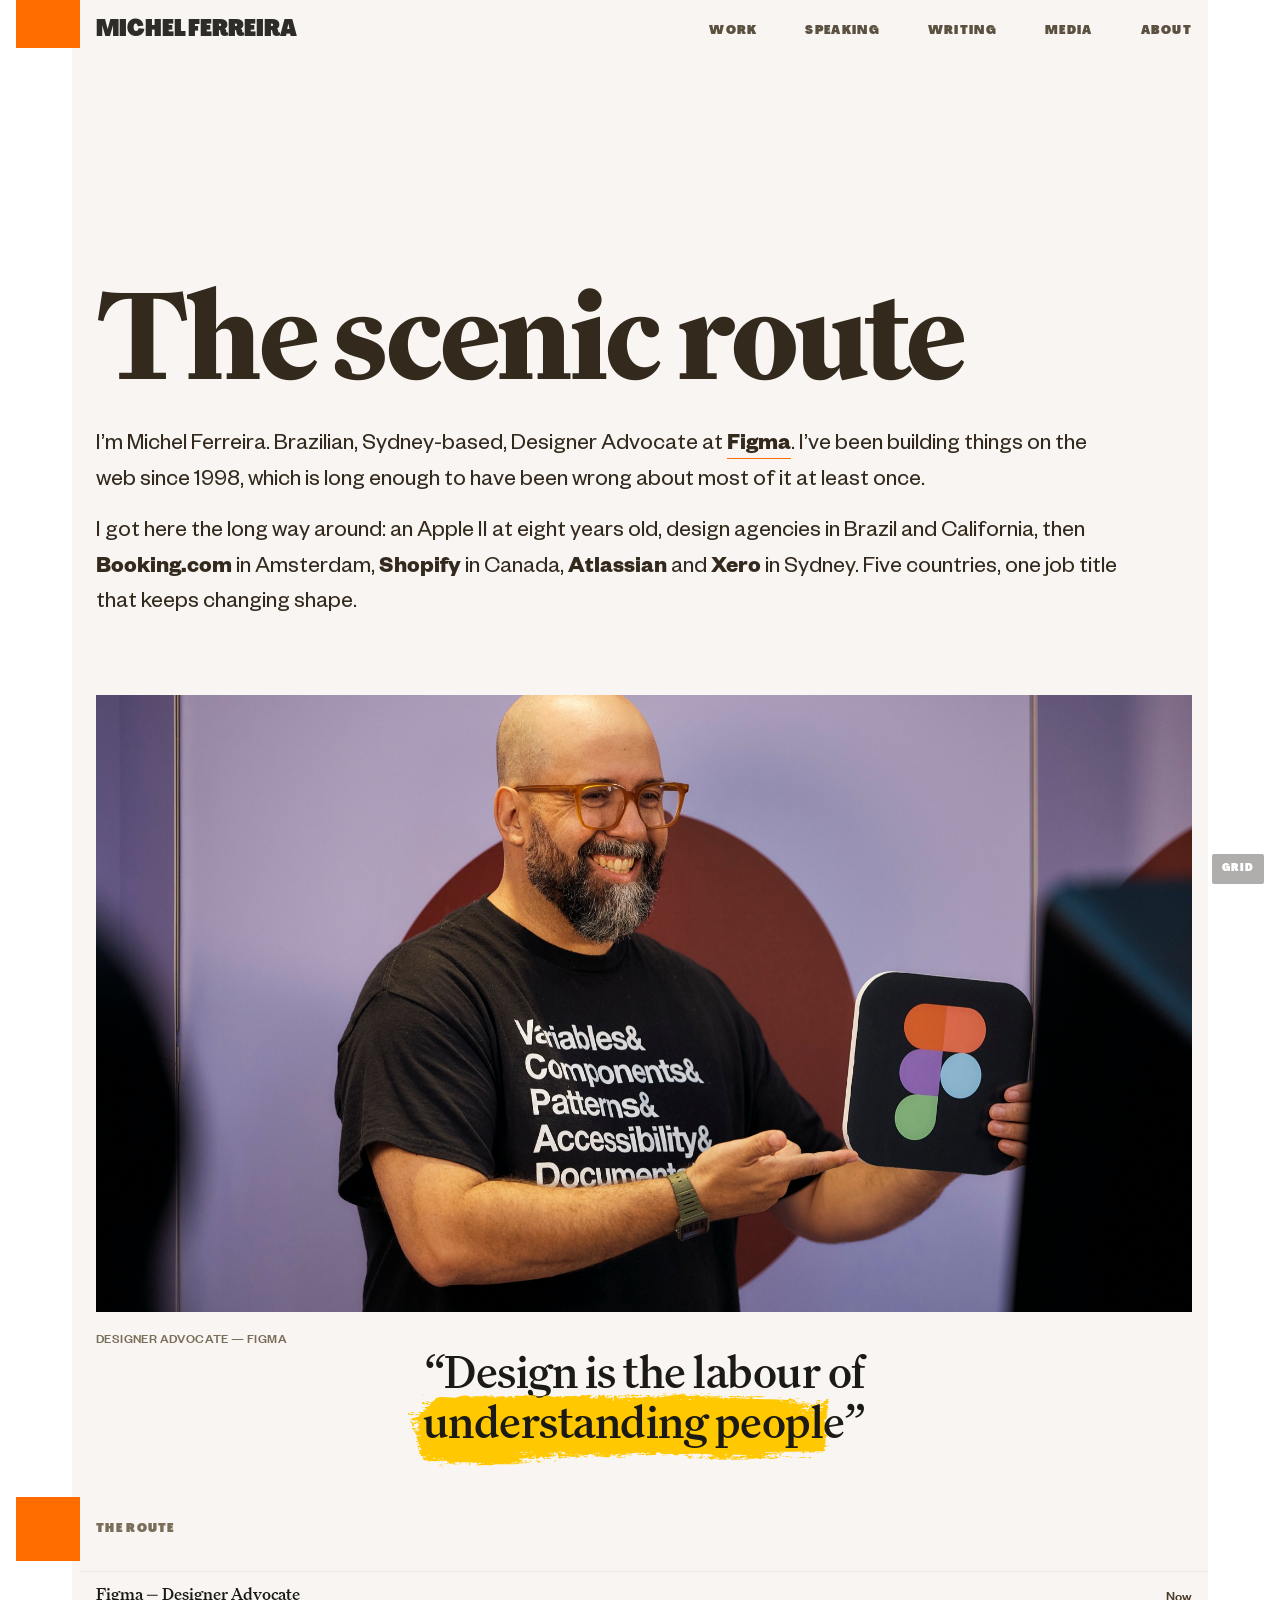
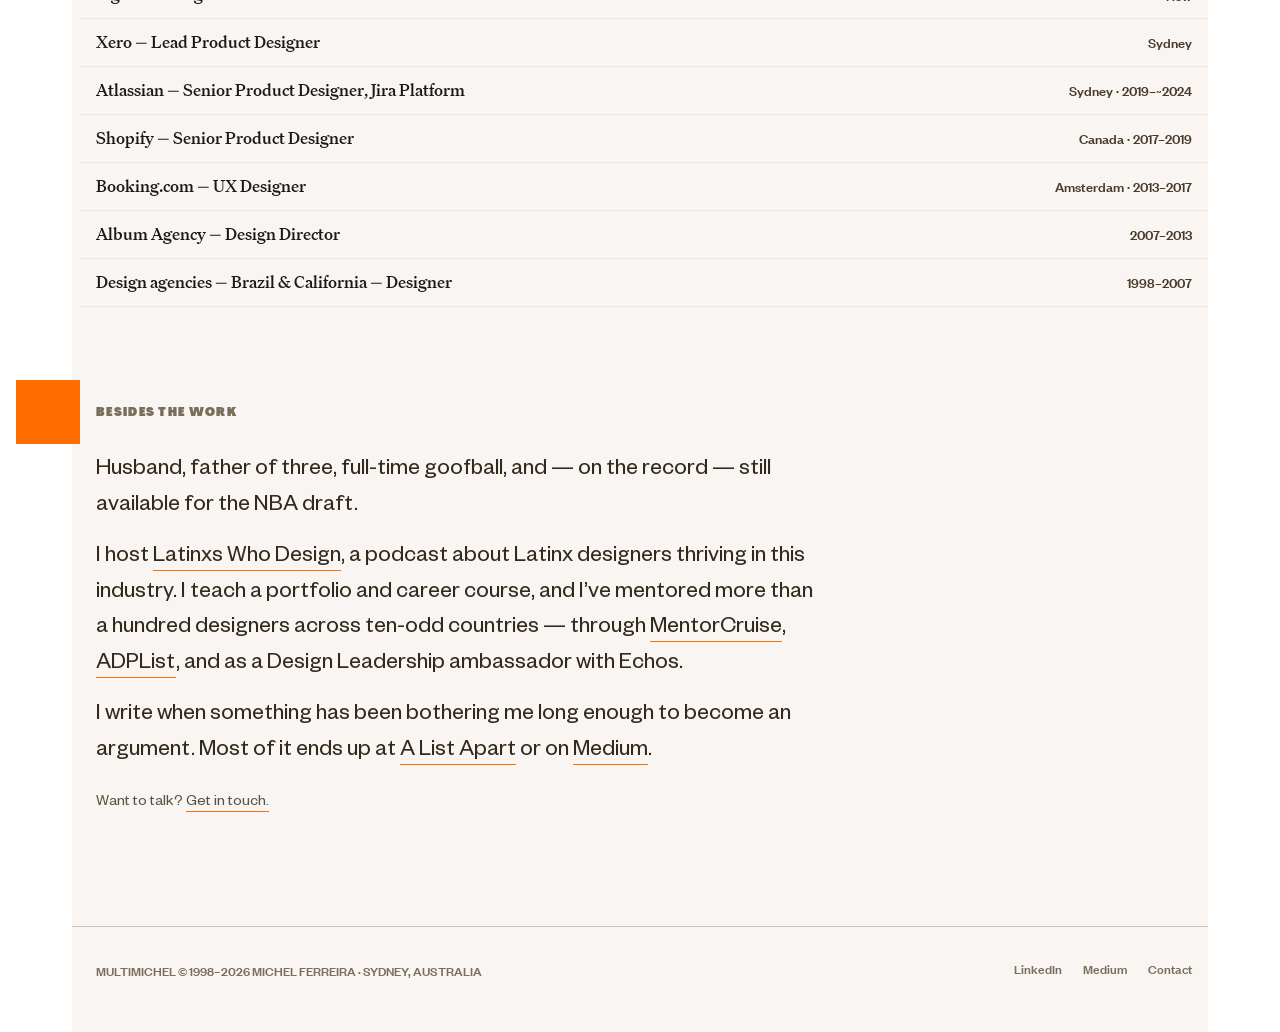
==== about.html @ 5dde2981 "MultiMichel site: token-driven rebuild of the Figma design Static site for multimichel.com — no buil" ====
<!DOCTYPE html>
<html lang="en">
<head>
<meta charset="utf-8">
<meta name="viewport" content="width=device-width, initial-scale=1">
<title>About — Michel Ferreira</title>
<meta name="description" content="Michel Ferreira — Designer Advocate at Figma. Brazil, Amsterdam, Canada, Sydney. Building things on the web since 1998.">
<meta property="og:title" content="About — Michel Ferreira">
<meta property="og:description" content="Designer Advocate at Figma. Brazil, Amsterdam, Canada, Sydney. Building things on the web since 1998.">
<link rel="stylesheet" href="tokens.css?v=18">
<link rel="stylesheet" href="multimichel.css?v=18">
<link rel="stylesheet" href="grid-overlay.css?v=18">
</head>
<body>

<header class="site">
  <a class="brand" href="index.html"><i></i>MICHEL FERREIRA</a>
  <nav class="main">
    <a href="index.html#work">WORK</a>
    <a href="index.html#speaking">SPEAKING</a>
    <a href="index.html#writing">WRITING</a>
    <a href="index.html#media">MEDIA</a>
    <a href="about.html">ABOUT</a>
  </nav>
</header>

<div class="wrap">

  <section class="hero">
    <h1 class="display">The scenic route</h1>
    <div class="lede">
      <p>I&rsquo;m Michel Ferreira. Brazilian, Sydney-based, Designer Advocate at <b><a href="https://www.figma.com" target="_blank" rel="noopener">Figma</a></b>. I&rsquo;ve been building things on the web since 1998, which is long enough to have been wrong about most of it at least once.</p>
      <p>I got here the long way around: an Apple II at eight years old, design agencies in Brazil and California, then <b>Booking.com</b> in Amsterdam, <b>Shopify</b> in Canada, <b>Atlassian</b> and <b>Xero</b> in Sydney. Five countries, one job title that keeps changing shape.</p>
    </div>
  </section>

  <figure class="full">
    <img src="img/about-portrait.jpg" alt="Michel Ferreira laughing while holding a Figma logo cutout, wearing a t-shirt reading Variables &amp; Components &amp; Patterns &amp; Accessibility &amp; Documentation" style="object-position:center 30%">
    <figcaption>Designer Advocate — Figma</figcaption>
  </figure>

  <p class="quote">&ldquo;Design is the labour of <span class="hl"><img class="hl-mark" src="img/highlight.svg" alt="" aria-hidden="true">understanding people</span>&rdquo;</p>

  <section id="route">
    <div class="sechead"><i class="tab"></i><h2>The route</h2></div>
    <div class="rowlist" id="route-list"></div>
  </section>

  <section id="besides">
    <div class="sechead"><i class="tab"></i><h2>Besides the work</h2></div>
    <div class="prose">
      <p>Husband, father of three, full-time goofball, and — on the record — still available for the NBA draft.</p>
      <p>I host <a href="https://open.spotify.com/show/0J3JdhM454AvedlYlXqeRZ" target="_blank" rel="noopener">Latinxs Who Design</a>, a podcast about Latinx designers thriving in this industry. I teach a portfolio and career course, and I&rsquo;ve mentored more than a hundred designers across ten-odd countries — through <a href="https://mentorcruise.com/mentor/michelferreira/" target="_blank" rel="noopener">MentorCruise</a>, <a href="https://adplist.org/mentors/michel-ferreira" target="_blank" rel="noopener">ADPList</a>, and as a Design Leadership ambassador with Echos.</p>
      <p>I write when something has been bothering me long enough to become an argument. Most of it ends up at <a href="https://alistapart.com/article/design-dialects-breaking-the-rules-not-the-system/" target="_blank" rel="noopener">A List Apart</a> or on <a href="https://multimichel.medium.com/" target="_blank" rel="noopener">Medium</a>.</p>
      <p class="aside-note">Want to talk? <a href="contact.html" class="aside-note-link">Get in touch.</a></p>
    </div>
  </section>

</div>

<footer class="site">
  <p class="fineprint">MULTIMICHEL © 1998–2026 MICHEL FERREIRA · SYDNEY, AUSTRALIA</p>
  <p class="social">
    <a class="fineprint" href="https://www.linkedin.com/in/michelpferreira/" target="_blank" rel="noopener">LinkedIn</a>
    <a class="fineprint" href="https://multimichel.medium.com/" target="_blank" rel="noopener">Medium</a>
    <a class="fineprint" href="contact.html">Contact</a>
  </p>
</footer>

<script src="content.js?v=18"></script>
<script src="grid-overlay.js?v=18" defer></script>
<script>
(function(){
  function esc(s){return (s||"").replace(/&/g,"&amp;").replace(/</g,"&lt;")}
  // The route reads straight off the same content graph the homepage uses —
  // role on the left, where and when on the right. No provenance, no notes.
  var list = MM.experience.map(function(e){
    // Dates are patchy in the graph on purpose — render what's known, never
    // a dangling en-dash or a bare "present".
    var when;
    if (e.end === "present") when = e.start ? e.start + " – now" : "Now";
    else if (e.start && e.end)  when = e.start + "–" + e.end;
    else                        when = e.start || e.end || "";
    var meta = [e.city, when].filter(Boolean).join(" · ");
    return '<div class="row"><span class="t">'+esc(e.company)+' — '+esc(e.role)+'</span><span class="m">'+esc(meta)+'</span></div>';
  }).join("");
  document.getElementById("route-list").innerHTML = list;
})();
</script>
</body>
</html>
---- tokens.css ----
/* ============================================================
   MultiMichel — Design Tokens
   Source of truth: Figma node 1:1988 (Michel.com)
   Every visual value in the codebase must reference these.
   No hardcoded colors, sizes, fonts, or spacing anywhere else.
   ============================================================ */

/* Licensed originals, registered under the single family names the
   --font-* tokens below point to. Each weight is a separate static
   file, so weight is what selects between them — never rename a
   family per-weight (that's what broke the "Agrandir Tight Black" /
   "Family Heavy" / "Family Medium" split before this token file). */
@font-face{font-family:"Agrandir";src:url("fonts/Agrandir-TightBlack.ttf") format("truetype");font-weight:900;font-display:swap}
@font-face{font-family:"Family";src:url("fonts/family-heavy.ttf") format("truetype");font-weight:800;font-display:swap}
@font-face{font-family:"Family";src:url("fonts/family-medium.ttf") format("truetype");font-weight:500;font-display:swap}
@font-face{font-family:"Founders Grotesk";src:url("fonts/FoundersGrotesk-Regular.ttf") format("truetype");font-weight:400;font-display:swap}
@font-face{font-family:"Founders Grotesk";src:url("fonts/FoundersGrotesk-Medium.ttf") format("truetype");font-weight:500;font-display:swap}
@font-face{font-family:"Founders Grotesk";src:url("fonts/FoundersGrotesk-Bold.ttf") format("truetype");font-weight:700;font-display:swap}

:root {

  /* ---------- FONTS ----------
     DECISION PENDING: licensed originals vs free stack.
     Swap by changing these three lines only. Nothing else
     in the codebase may name a font family directly.

     Licensed originals:      Free replacements (Google Fonts):
     --font-serif:  "Family"            → "Fraunces"
     --font-grotesk: "Founders Grotesk" → "Hanken Grotesk"
     --font-label:  "Agrandir"          → "Bricolage Grotesque"
  */
  --font-serif: "Family", "Fraunces", Georgia, serif;
  --font-grotesk: "Founders Grotesk", "Hanken Grotesk", system-ui, sans-serif;
  --font-label: "Agrandir", "Bricolage Grotesque", system-ui, sans-serif;

  /* ---------- COLOR ---------- */
  --paper: #F8F5F2;        /* page background — never pure white */
  --slate: #33291D;        /* primary dark: hero, intro body */
  --oak: #4A3A2A;          /* row metadata */
  --dim: #5C5141;          /* navigation */
  --ink: #1A1916;          /* row titles */
  --ink-quote: #1C1A15;    /* quote */
  --masthead: #2E2C29;     /* MICHEL FERREIRA */
  --muted: #7A6D59;        /* section labels (WRITING, SPEAKING, WORK) */
  --rule-light: #ECE8DF;   /* row separators */
  --rule-strong: #C9C4B8;  /* link underlines */
  --orange: #FF6C00;       /* the only orange. header block, section markers,
                              CASE STUDY label, hovers. Use sparingly. */
  --highlight: #F5C518;    /* hand-drawn quote highlight (verify against Figma) */

  /* ---------- TYPE ---------- */
  /* Masthead — label face, 900, uppercase */
  --type-masthead-size: 24px;
  --type-masthead-tracking: -0.096px;

  /* Nav + section labels — label face, 900, uppercase */
  --type-label-size: 13px;
  --type-label-leading: 1.5;
  --type-label-tracking: 1.3px;

  /* Hero — serif Heavy/Black */
  --type-hero-size: 148px;
  --type-hero-tracking: -2.664px;

  /* Intro body — grotesk Regular (+ Bold for emphasis) */
  --type-body-size: 24px;
  --type-body-leading: 35.5px;

  /* Editorial row title — serif Medium */
  --type-row-title-size: 18px;
  --type-row-title-leading: 28.8px;

  /* Editorial row metadata — grotesk Medium */
  --type-row-meta-size: 14px;
  --type-row-meta-leading: 18px;

  /* Quote — serif Medium, centered */
  --type-quote-size: 48px;
  --type-quote-leading: 50px;
  --type-quote-tracking: -0.5px;

  /* Case-study title — serif Medium */
  --type-case-title-size: 28px;

  /* ---------- LAYOUT ---------- */
  /* Measured off the Figma redlines (Frame 5):
       0  → 16   white
       16 → 80   orange block (64×64) — straddles the rail/paper seam
       80 → 96   16px gap
       96        every piece of text: masthead, hero, labels, row titles
     So the block sits *in* the white and the text column is a single line
     all the way down. 16 · 64 · 16 · 96 — all on the 8pt grid. */
  --canvas-reference: 1496px;  /* desktop viewport the Figma frame targets */
  --gutter-page: 72px;         /* document gutter */
  --content-start: 96px;       /* primary content inset — one column, everything */
  --block-inset: 16px;         /* orange block's left edge from the page edge */
  --nav-gap: 48px;

  /* ---------- RAIL ----------
     The page ground is WHITE. The paper canvas is an inner column inset by
     --rail-width on both sides, so white shows down each edge. This is a
     rendered colour change, not empty padding — the contrast break is the
     point. Orange blocks sit on the rail/paper seam. */
  --rail: #FFFFFF;
  --rail-width: 72px;

  /* Left-oriented editorial canvas. NEVER:
     max-width: 1200px; margin: 0 auto;                        */

  --intro-max-width: 1030px;

  /* ---------- ORANGE BLOCKS ---------- */
  --block-header-w: 64px;
  --block-header-h: 48px;
  --block-marker: 64px;        /* section markers: 64 × 64 */

  /* ---------- SPACING SCALE ----------
     8pt grid: 8 · 16 · 32 · 48 · 72, plus multiples for large rhythm.
     Every gap, pad and margin must come from this scale. Nothing else. */
  --space-8: 8px;
  --space-16: 16px;
  --space-24-m: 24px;  /* mobile-only step; off the desktop 8/16/32/48/72 set */
  --space-32: 32px;
  --space-48: 48px;
  --space-72: 72px;
  --space-96: 96px;
  --space-144: 144px;
  --space-192: 192px;

  /* ---------- SECTION RHYTHM ---------- */
  --row-height: 48px;          /* was 59 — off-grid; snapped to the scale */
  --gap-label-to-rows: 32px;   /* WRITING label → first row */
  --gap-writing-to-speaking: 72px;

  /* ---------- MEDIA ---------- */
  --media-hero-w: 1400px;      /* opening photograph */
  --media-hero-h: 788px;
  --work-image-w: 680px;       /* case-study images */
  --work-image-h: 425px;
  --work-gap: 24px;

  /* ---------- MOTION ---------- */
  --zoom-scale: 1.04;          /* image zoom inside fixed crop: 1.03–1.06 */
  --zoom-duration: 400ms;
  --zoom-ease: cubic-bezier(0.25, 0.1, 0.25, 1);
}

@media (prefers-reduced-motion: reduce) {
  :root {
    --zoom-scale: 1;
    --zoom-duration: 0ms;
  }
}

/* ============================================================
   SUPPLEMENTARY TOKENS — outside node 1:1988's stated scope
   (masthead through WORK). Everything below covers surfaces the
   node doesn't define: case-study detail pages (dark theme, not
   part of the homepage canvas), WCAG-required text-safe color
   variants, and mobile breakpoints. Flagged separately per the
   constitution's authority rule 4 ("this file — for everything
   the Figma node doesn't cover"). Do not merge into the section
   above — keep the Figma-sourced tokens auditable on their own.
   ============================================================ */
:root {
  /* Case-study pages (work-*.html) render dark, matching the
     original black Framer source — outside the homepage canvas. */
  --dark-bg: #1B1611;
  --dark-ink: #F4EDE3;
  --dark-dim: #A99C8D;
  --dark-rule: #3A2F26;
  --white: #FFFFFF; /* intentional pure-white image-card backgrounds, both themes */

  /* Mobile breakpoint (<900px) overrides for --gutter-page / --block-marker.
     Figma's reference canvas is desktop-only (1496px); mobile scale-down is
     my own call per "mobile is authored, not shrunk," not a Figma value. */
  --gutter-page-mobile: 24px;
  --block-marker-mobile: 20px;

  /* Micro-copy not covered by the Figma type scale (e.g. the "Booking a
     conference?" aside under Speaking). */
  --type-aside-size: 16px;

  /* About / contact surfaces — outside node 1:1988's scope. */
  --measure: 720px;        /* running prose measure (~70ch at 24px) */
  --measure-form: 560px;   /* form column — narrower than prose on purpose */
  --type-field-size: 20px; /* input text: large enough to feel authored, not admin */
}
---- multimichel.css ----
/* MultiMichel — homepage styles. All visual values come from tokens.css. */

*{margin:0;padding:0;box-sizing:border-box}
html{scroll-behavior:smooth;background:var(--rail)}
/* The ground is white. The paper canvas is an inner column inset by
   --rail-width on both sides, so white shows down each edge for the full
   height of the page. The contrast break is deliberate. */
body{
  background:var(--paper);
  border-left:var(--rail-width) solid var(--rail);
  border-right:var(--rail-width) solid var(--rail);
  color:var(--slate);font-family:var(--font-grotesk);font-weight:400;line-height:1.5;-webkit-font-smoothing:antialiased;
}
img{max-width:100%;display:block}
a{color:inherit;text-decoration:none}
b,strong{font-weight:700}

/* Left-biased canvas: anchored to the page edge, not centered with auto margins.
   Inside the paper column, text is inset a further 16px so it lands at
   --content-start (72 rail + 16 = 88). The orange blocks pull back that 16px
   to sit flush on the rail/paper seam and break the text alignment on purpose. */
.wrap,header.site{max-width:var(--canvas-reference);padding-left:calc(var(--content-start) - var(--rail-width));padding-right:var(--space-16)}

/* Masthead block sits in the white rail too, on the same 8px left edge. */
.brand i{margin-left:calc(var(--block-inset) - var(--content-start))}

/* ---------- masthead & nav ---------- */
header.site{display:flex;align-items:flex-end;justify-content:space-between;padding-bottom:var(--space-32)}
.brand{font-family:var(--font-label);font-weight:900;font-size:var(--type-masthead-size);letter-spacing:var(--type-masthead-tracking);color:var(--masthead);text-transform:uppercase;display:flex;align-items:flex-end}
.brand i{
  width:var(--block-header-w);height:var(--block-header-h);background:var(--orange);display:inline-block;
  margin-right:var(--space-16);
  flex:none;
}
nav.main{display:flex;gap:var(--nav-gap);padding-bottom:var(--space-8)}
nav.main a{font-family:var(--font-label);font-weight:900;font-size:var(--type-label-size);line-height:var(--type-label-leading);letter-spacing:var(--type-label-tracking);color:var(--dim)}
nav.main a:hover{color:var(--orange)}

/* ---------- hero — large intentional opening whitespace ---------- */
.hero{padding-top:var(--space-192)}
h1.display{
  font-family:var(--font-serif);
  font-weight:800;
  font-size:clamp(52px,10.2vw,var(--type-hero-size));
  letter-spacing:var(--type-hero-tracking);
  line-height:.96;
  color:var(--slate);
}
@media(max-width:700px){h1.display{letter-spacing:-.03em}}

.lede{max-width:var(--intro-max-width);margin-top:var(--space-32);font-family:var(--font-grotesk);font-weight:400;font-size:clamp(17px,2vw,var(--type-body-size));line-height:1.48;color:var(--slate)}
.lede p+p{margin-top:var(--space-16)}
.lede b{font-weight:700}
.lede a{border-bottom:1.5px solid var(--orange)}
.lede a:hover{color:var(--orange)}

/* ---------- photo — 1400×788 reference (16:9) ---------- */
figure.full{margin:var(--space-72) 0 0}
figure.full img{width:100%;aspect-ratio:1400/788;object-fit:cover}
figcaption,.cap{font-family:var(--font-grotesk);font-weight:500;font-size:var(--type-label-size);letter-spacing:.4px;color:var(--muted);text-transform:uppercase;margin-top:var(--space-16)}

/* ---------- quote ----------
   The block owns the vertical rhythm; the quote itself no longer carries the
   margin, so the source line sits with it rather than floating off. */
.quote-block{margin:var(--space-144) 0;text-align:center}
.quote{
  text-align:center;
  font-family:var(--font-serif);
  font-weight:500;
  font-size:clamp(28px,4.6vw,var(--type-quote-size));
  line-height:1.04;
  letter-spacing:var(--type-quote-tracking);
  color:var(--ink-quote);
  max-width:15em;
  margin:0 auto;
  padding:0 var(--space-16);
}
/* Attribution stays deliberately small — it is a footnote to the quote, not a
   second headline competing with it. */
.quote-source{
  margin:var(--space-32) auto 0;
  max-width:var(--measure-form);
  padding:0 var(--space-16);
  font-family:var(--font-grotesk);
  font-size:var(--type-row-meta-size);
  line-height:1.5;
  color:var(--muted);
  /* this is a sentence, not a caption — opt out of the uppercase figcaption rule */
  text-transform:none;
  letter-spacing:normal;
}
.quote-source cite{font-style:normal;font-weight:500;color:var(--oak)}
.quote-source a{white-space:nowrap;color:var(--oak);border-bottom:1.5px solid var(--orange)}
.quote-source a:hover{color:var(--orange)}
/* z-index:0 gives .hl its own stacking context, so the brush at z-index:-1
   sits behind the words but still in front of the paper fill on <body>.
   Without it the brush paints underneath the body background and vanishes. */
.hl{position:relative;z-index:0;white-space:nowrap;display:inline-block}
/* The brush is centred on the text, not hung off the baseline: its top edge
   sits just above the x-height and the bottom clears the descenders. */
/* Explicit width/height, not left+right / top+bottom: an <img> is a replaced
   element, so an over-constrained inset box falls back to its intrinsic size
   instead of stretching. */
/* Values tuned by Michel in DevTools: height left intrinsic (the brush keeps
   its own 445:78 proportion) and the box nudged up so the stroke sits on the
   word rather than under it. */
.hl-mark{
  position:absolute;
  left:-3.5%;top:-8%;
  width:108%;
  object-fit:fill;
  z-index:-1;
  pointer-events:none;
}

/* ---------- section markers ----------
   The marker is taken OUT of flow so it never pushes the label. That keeps
   every piece of text — section labels and the row titles beneath them — on
   one column at --content-start, while the square sits out in the white rail
   (8 → 72), flush against the rail/paper seam. */
.sechead{position:relative;display:flex;align-items:center;margin-bottom:var(--gap-label-to-rows)}
.sechead .tab{
  position:absolute;
  left:calc(var(--block-inset) - var(--content-start));
  top:50%;transform:translateY(-50%);
  width:var(--block-marker);height:var(--block-marker);
  background:var(--orange);
}
.sechead h2{font-family:var(--font-label);font-weight:900;font-size:var(--type-label-size);line-height:var(--type-label-leading);letter-spacing:var(--type-label-tracking);color:var(--muted);text-transform:uppercase}
.sechead .more{margin-left:auto;font-family:var(--font-label);font-weight:900;font-size:var(--type-label-size);letter-spacing:1.1px;color:var(--dim);text-transform:uppercase}
.sechead .more:hover{color:var(--orange)}

/* ---------- editorial rows — the whole row is the link, table-style ---------- */
a.row,div.row{display:flex;justify-content:space-between;align-items:center;min-height:var(--row-height);gap:var(--space-32);padding:0 var(--space-16);margin:0 calc(-1 * var(--space-16));border-bottom:1px solid var(--rule-light);transition:background .15s}
a.row{cursor:pointer}
a.row:hover{background:var(--rule-light)}
.rowlist .row:first-child{border-top:1px solid var(--rule-light)}
.row .t{font-family:var(--font-serif);font-weight:500;font-size:var(--type-row-title-size);line-height:var(--type-row-title-leading);color:var(--ink)}
a.row:hover .t{color:var(--orange)}
.row .sub{font-family:var(--font-grotesk);font-weight:400;font-size:15px;line-height:1.4;color:var(--muted);margin-top:3px;max-width:640px}
.row .m{font-family:var(--font-grotesk);font-weight:500;font-size:var(--type-row-meta-size);line-height:var(--type-row-meta-leading);color:var(--oak);white-space:nowrap;text-align:right}
/* UPCOMING is a solid block, not coloured text — it reads as a sibling of the
   section markers rather than as a link. */
.row .m .up{
  display:inline-block;background:var(--orange);color:var(--rail);
  font-family:var(--font-label);font-weight:900;font-size:11px;letter-spacing:1.1px;
  padding:2px var(--space-8);margin-right:var(--space-8);vertical-align:1px;
}

.aside-note{margin-top:var(--space-32);font-family:var(--font-grotesk);font-size:var(--type-aside-size);color:var(--dim)}
.aside-note-link{border-bottom:1.5px solid var(--orange)}

/* ---------- prose (about) ---------- */
.prose{max-width:var(--measure);font-family:var(--font-grotesk);font-size:var(--type-body-size);line-height:var(--type-body-leading);color:var(--slate)}
.prose p+p{margin-top:var(--space-16)}
.prose a{border-bottom:1.5px solid var(--orange)}
.prose a:hover{color:var(--orange)}

/* ---------- form (contact) ----------
   Rules, not boxes: an input is a line you write on, matching the editorial
   rows rather than importing a SaaS form kit. */
.form{max-width:var(--measure-form)}
.field{margin-bottom:var(--space-32)}
.field label{
  display:block;margin-bottom:var(--space-8);
  font-family:var(--font-label);font-weight:900;font-size:var(--type-label-size);
  letter-spacing:var(--type-label-tracking);text-transform:uppercase;color:var(--muted);
}
.field input,.field textarea,.field select{
  width:100%;display:block;
  background:transparent;border:0;border-bottom:1.5px solid var(--rule-strong);
  padding:var(--space-8) 0;
  font-family:var(--font-grotesk);font-size:var(--type-field-size);color:var(--ink);
  border-radius:0;-webkit-appearance:none;appearance:none;
}
.field textarea{resize:vertical;line-height:1.5}
.field select{cursor:pointer;background-image:none}
.field input:focus,.field textarea:focus,.field select:focus{outline:0;border-bottom-color:var(--orange)}
.field input[aria-invalid="true"],.field textarea[aria-invalid="true"]{border-bottom-color:var(--orange)}
.err{margin-top:var(--space-8);font-family:var(--font-grotesk);font-size:var(--type-row-meta-size);color:var(--orange)}

.submit{
  display:inline-block;border:0;cursor:pointer;
  background:var(--orange);color:var(--rail);
  font-family:var(--font-label);font-weight:900;font-size:var(--type-label-size);
  letter-spacing:var(--type-label-tracking);text-transform:uppercase;
  padding:var(--space-16) var(--space-32);border-radius:0;
  transition:opacity .15s;
}
.submit:hover{opacity:.85}
.submit:disabled{opacity:.4;cursor:default}
.form-status{margin-top:var(--space-16);font-family:var(--font-grotesk);font-size:var(--type-row-meta-size);color:var(--dim);min-height:1.2em}
.form-status.is-error{color:var(--orange)}
.form-status.is-ok{color:var(--oak)}

/* about / contact section rhythm */
#route{padding-top:var(--space-72)}
#besides{padding-top:var(--space-96);padding-bottom:var(--space-8)}
#contact-form{padding-top:var(--space-72)}
#elsewhere-contact{padding-top:var(--space-96);padding-bottom:var(--space-8)}

/* ---------- per-section rhythm — every value from the 8pt scale.
   Deliberately uneven: WORK gets the biggest run-up, MEDIA the tightest,
   so the cadence modulates rather than repeating. ---------- */
#writing{padding-top:var(--space-72)}
#speaking{padding-top:var(--gap-writing-to-speaking)}
#work{padding-top:var(--space-144)}
#media{padding-top:var(--space-72)}
#elsewhere{padding-top:var(--space-72);padding-bottom:var(--space-8)}

/* ---------- fixed-frame image zoom hover ---------- */
.zoomframe{overflow:hidden;display:block;background:var(--white)}
.zoomframe img{transition:transform var(--zoom-duration) var(--zoom-ease);transform:scale(1);will-change:transform}
.zoomframe:hover img{transform:scale(var(--zoom-scale))}

/* ---------- work — two compact visual case studies, side by side.
   680×425 reference ratio (8:5), work-gap is a Figma value (24px). ---------- */
.work-grid{display:grid;grid-template-columns:1fr 1fr;gap:var(--work-gap);margin-top:0}
.work-card{display:block}
.work-card .zoomframe{aspect-ratio:680/425}
.work-card .zoomframe img{width:100%;height:100%;object-fit:cover}
/* CASE STUDY label uses the label face, all-caps — matching node 13:688. */
.work-label{font-family:var(--font-label);font-weight:900;font-size:var(--type-label-size);letter-spacing:var(--type-label-tracking);color:var(--orange);text-transform:uppercase;margin-top:var(--space-16)}
.work-card-title{position:relative;display:inline-block;font-family:var(--font-serif);font-weight:500;font-size:clamp(19px,1.7vw,24px);line-height:1.2;color:var(--ink);margin-top:var(--space-8)}
/* Hover: the same hand-drawn brush as the quote, in white, swiped behind the
   title. The title colour does not change — the brush is the whole gesture. */
.work-card-title .brush{
  position:absolute;
  left:-3%;top:40%;
  width:106%;height:85%;
  object-fit:fill;
  z-index:-1;
  pointer-events:none;
  opacity:0;
  transition:opacity var(--zoom-duration) var(--zoom-ease);
}
.work-card:hover .work-card-title .brush{opacity:1}

/* ---------- media — visual, real imagery, no embeds (outside Figma-node scope) ---------- */
.media-grid{display:grid;grid-template-columns:repeat(3,1fr);gap:var(--space-32)}
.media-card{display:block}
.media-card .zoomframe{aspect-ratio:1/1}
.media-card .zoomframe img{width:100%;height:100%;object-fit:cover}
.media-label{font-family:var(--font-label);font-weight:900;font-size:var(--type-label-size);letter-spacing:var(--type-label-tracking);color:var(--orange);text-transform:uppercase;margin-top:var(--space-16)}
.media-card-title{font-family:var(--font-serif);font-weight:500;font-size:var(--type-row-title-size);line-height:1.25;color:var(--ink);margin-top:var(--space-8)}
.media-card:hover .media-card-title{color:var(--orange)}

/* ---------- footer (outside Figma-node scope) ---------- */
footer.site{border-top:1px solid var(--rule-strong);margin-top:var(--space-96);padding:var(--space-32) var(--space-16) var(--space-48) calc(var(--content-start) - var(--rail-width));display:flex;flex-wrap:wrap;gap:var(--space-16);justify-content:space-between;align-items:center}
.fineprint{font-family:var(--font-grotesk);font-weight:500;font-size:var(--type-label-size);color:var(--muted)}
footer.site .social a{margin-left:18px}
footer.site .social a:hover{color:var(--orange)}

@media(prefers-reduced-motion:reduce){
  .zoomframe img{transition:none}
  html{scroll-behavior:auto}
}

/* ---------- mobile — authored, not shrunk ----------
   The desktop redlines are desktop-only. On a 390px screen a 72px rail plus a
   96px text column eats 28% of the width before a word is set, so the whole
   left-edge system is re-proportioned on the same 8pt grid:

       0  → 8    white
       8  → 40   orange block (32×32) — still straddles the seam
       40 → 48   8px gap
       48        text column
       24        rail/paper seam

   That returns ~326px of content on a 390px screen instead of 206px.
   The hero stays deliberately enormous; only the frame gets tighter. */
@media(max-width:900px){
  :root{
    --rail-width:var(--space-24-m);
    --content-start:var(--space-48);
    --block-inset:var(--space-8);
    --block-marker:var(--space-32);
    --block-header-w:var(--space-32);
    --block-header-h:var(--space-24-m);
    --nav-gap:var(--space-16);
    --intro-max-width:100%;
  }
  header.site{flex-direction:column;align-items:flex-start;gap:var(--space-16);padding-bottom:var(--space-24-m)}
  .brand{font-size:19px}
  nav.main{gap:var(--space-16);flex-wrap:wrap;padding-bottom:0}

  /* vertical rhythm compresses; the hero keeps its scale */
  .hero{padding-top:var(--space-72)}
  figure.full{margin-top:var(--space-48)}
  .quote{margin:var(--space-72) auto;max-width:none}
  #writing{padding-top:var(--space-48)}
  #speaking{padding-top:var(--space-48)}
  #work{padding-top:var(--space-72)}
  #media{padding-top:var(--space-48)}
  #elsewhere{padding-top:var(--space-48)}
  #route,#contact-form{padding-top:var(--space-48)}
  #besides,#elsewhere-contact{padding-top:var(--space-72)}
  .form,.prose{max-width:100%}

  /* metadata reflows under the title rather than fighting it for width */
  a.row,div.row{flex-direction:column;align-items:flex-start;gap:var(--space-8);min-height:0;padding:var(--space-16) var(--space-8);margin:0 calc(-1 * var(--space-8))}
  .row .m{text-align:left;white-space:normal}

  .work-grid{grid-template-columns:1fr;gap:var(--space-48)}
  .media-grid{grid-template-columns:1fr;gap:var(--space-32)}
  footer.site{padding-left:calc(var(--content-start) - var(--rail-width));padding-bottom:var(--space-48)}
}
---- grid-overlay.css ----
/* Spec overlay — press G, or use the toggle. Proves the page is built to the
   8px scale and that the rail, content column and blocks land where the
   tokens say. Every value here reads from tokens.css; nothing is redrawn by
   hand, so if the overlay and the design disagree, the design is wrong. */

.gridtoggle{
  position:fixed;right:var(--space-16);bottom:var(--space-16);z-index:9999;
  font-family:var(--font-label);font-weight:900;font-size:11px;letter-spacing:1.1px;text-transform:uppercase;
  background:var(--ink);color:var(--rail);border:0;border-radius:2px;
  padding:var(--space-8) 10px;cursor:pointer;opacity:.35;transition:opacity .15s;
}
.gridtoggle:hover,.gridtoggle[aria-pressed="true"]{opacity:1}
.gridtoggle[aria-pressed="true"]{background:var(--orange)}

/* Pure overlay: fixed to the viewport, above everything, never in flow and
   never hit-testable, so switching it on cannot shift a single pixel. */
.gridlayer{position:fixed;inset:0;pointer-events:none;z-index:9998;display:none;overflow:hidden}
body.grid-on .gridlayer{display:block}

/* 8px baseline grid across the whole document */
.gridlayer .baseline{
  position:absolute;inset:0;
  background-image:repeating-linear-gradient(
    to bottom,
    color-mix(in srgb,var(--orange) 16%,transparent) 0 1px,
    transparent 1px var(--space-8)
  );
}
/* every 4th line (32px) reads stronger so the scale is countable */
.gridlayer .baseline-major{
  position:absolute;inset:0;
  background-image:repeating-linear-gradient(
    to bottom,
    color-mix(in srgb,var(--orange) 34%,transparent) 0 1px,
    transparent 1px var(--space-32)
  );
}

/* Vertical guides: rail seams and the content column */
.gridlayer .vline{position:absolute;top:0;bottom:0;width:1px;background:color-mix(in srgb,var(--orange) 55%,transparent)}
.gridlayer .vline.rail{background:color-mix(in srgb,#0A84FF 70%,transparent)}
.gridlayer .vline::after{
  content:attr(data-label);
  position:absolute;top:var(--space-8);left:4px;
  font-family:var(--font-grotesk);font-weight:500;font-size:10px;letter-spacing:.3px;
  color:var(--orange);background:var(--rail);padding:1px 4px;white-space:nowrap;
}
.gridlayer .vline.rail::after{color:#0A84FF}

/* Rail fill tint so the white margins are unmistakable while inspecting.
   Viewport-relative, matching the body's rail borders. */
.gridlayer .railfill{position:absolute;top:0;bottom:0;width:var(--rail-width);background:color-mix(in srgb,#0A84FF 7%,transparent)}
.gridlayer .railfill.left{left:0}
.gridlayer .railfill.right{right:0}

/* Legend */
.gridlegend{
  position:fixed;right:var(--space-16);bottom:52px;z-index:9999;display:none;
  background:var(--ink);color:var(--rail);padding:var(--space-16);border-radius:2px;
  font-family:var(--font-grotesk);font-size:11px;line-height:1.7;letter-spacing:.2px;max-width:260px;
}
body.grid-on .gridlegend{display:block}
.gridlegend b{font-family:var(--font-label);font-weight:900;font-size:11px;letter-spacing:1.1px;text-transform:uppercase;display:block;margin-bottom:var(--space-8);color:var(--orange)}
.gridlegend dl{display:grid;grid-template-columns:auto 1fr;gap:2px var(--space-16)}
.gridlegend dt{opacity:.6}
.gridlegend dd{text-align:right;font-variant-numeric:tabular-nums}

@media(prefers-reduced-motion:reduce){.gridtoggle{transition:none}}
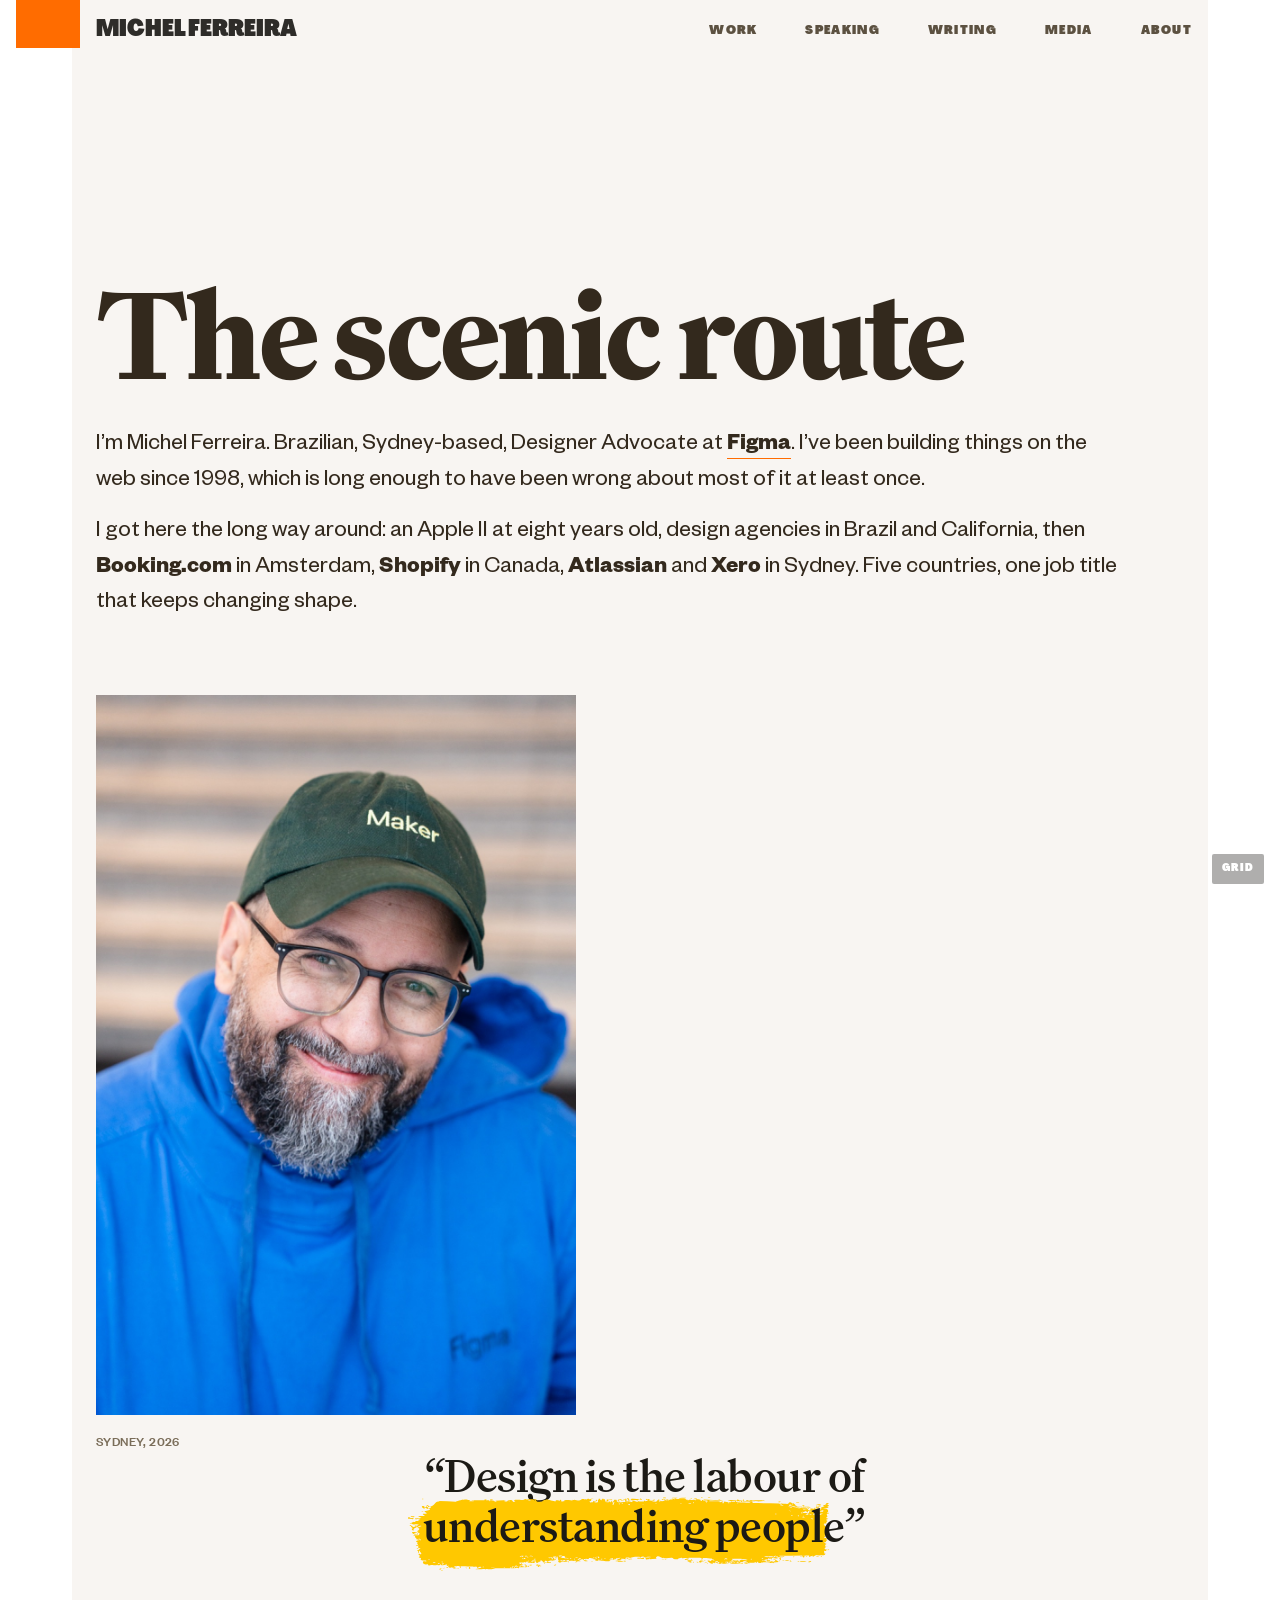
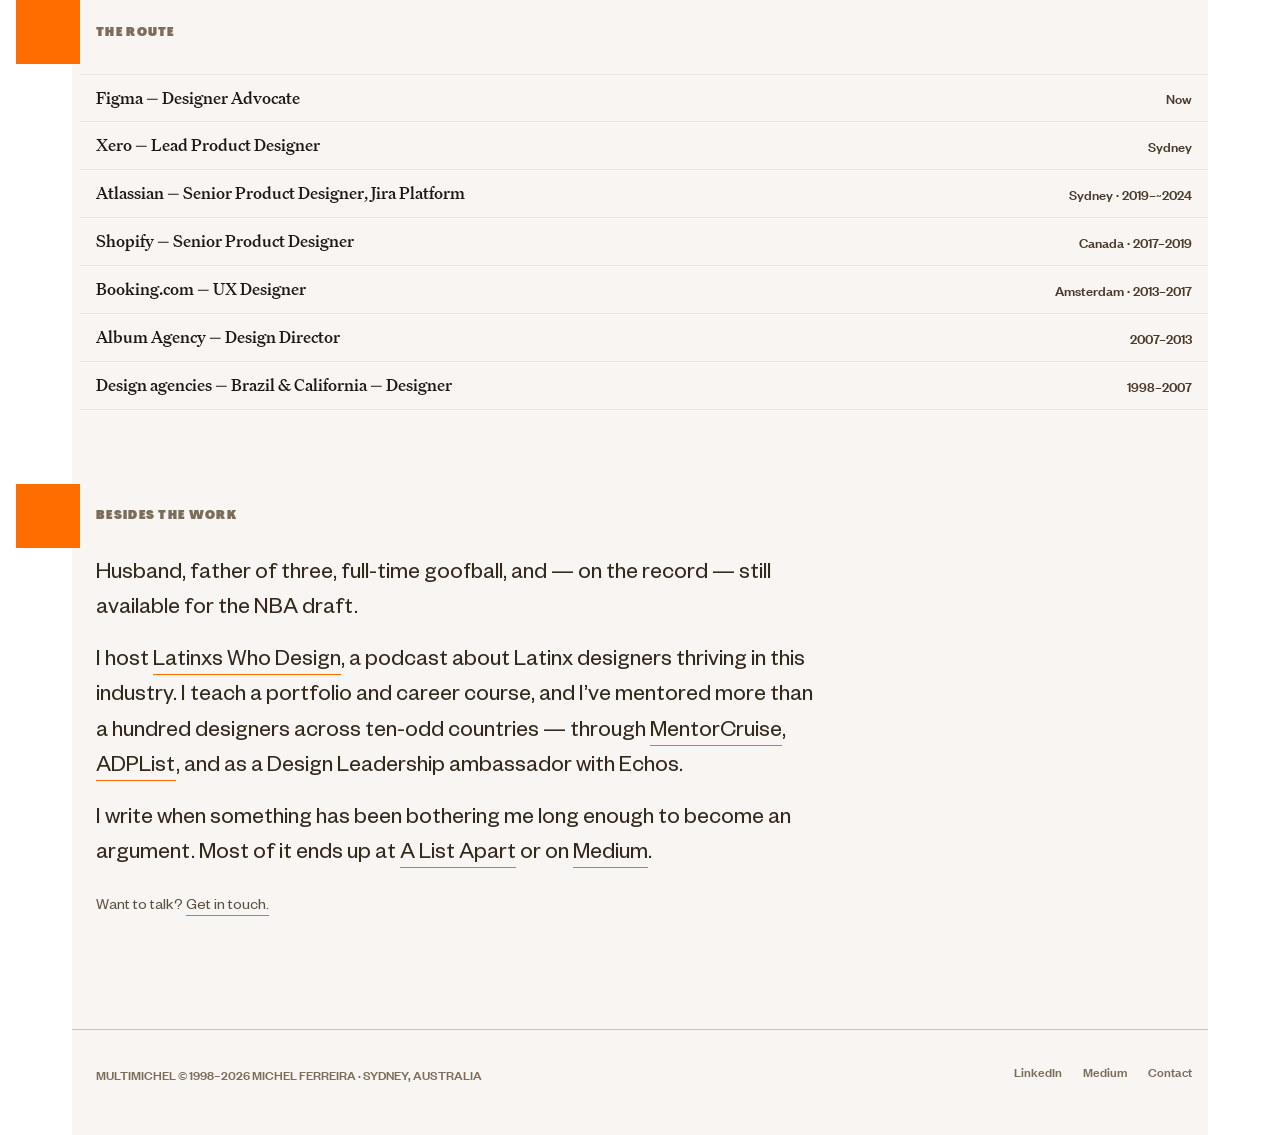
==== commit 3df61798: "About: real portrait, new intro copy, quote attribution - About page now uses the Co-Creation studio" ====
--- a/about.html
+++ b/about.html
@@ -7,9 +7,9 @@
 <meta name="description" content="Michel Ferreira — Designer Advocate at Figma. Brazil, Amsterdam, Canada, Sydney. Building things on the web since 1998.">
 <meta property="og:title" content="About — Michel Ferreira">
 <meta property="og:description" content="Designer Advocate at Figma. Brazil, Amsterdam, Canada, Sydney. Building things on the web since 1998.">
-<link rel="stylesheet" href="tokens.css?v=18">
-<link rel="stylesheet" href="multimichel.css?v=18">
-<link rel="stylesheet" href="grid-overlay.css?v=18">
+<link rel="stylesheet" href="tokens.css?v=19">
+<link rel="stylesheet" href="multimichel.css?v=19">
+<link rel="stylesheet" href="grid-overlay.css?v=19">
 </head>
 <body>
 
@@ -34,9 +34,9 @@
     </div>
   </section>
 
-  <figure class="full">
-    <img src="img/about-portrait.jpg" alt="Michel Ferreira laughing while holding a Figma logo cutout, wearing a t-shirt reading Variables &amp; Components &amp; Patterns &amp; Accessibility &amp; Documentation" style="object-position:center 30%">
-    <figcaption>Designer Advocate — Figma</figcaption>
+  <figure class="portrait">
+    <img src="img/about-portrait.jpg" alt="Michel Ferreira, smiling to camera in a green Maker cap and blue Figma hoodie">
+    <figcaption>Sydney, 2026</figcaption>
   </figure>
 
   <p class="quote">&ldquo;Design is the labour of <span class="hl"><img class="hl-mark" src="img/highlight.svg" alt="" aria-hidden="true">understanding people</span>&rdquo;</p>
@@ -67,8 +67,8 @@
   </p>
 </footer>
 
-<script src="content.js?v=18"></script>
-<script src="grid-overlay.js?v=18" defer></script>
+<script src="content.js?v=19"></script>
+<script src="grid-overlay.js?v=19" defer></script>
 <script>
 (function(){
   function esc(s){return (s||"").replace(/&/g,"&amp;").replace(/</g,"&lt;")}
--- a/tokens.css
+++ b/tokens.css
@@ -182,6 +182,7 @@
   --type-aside-size: 16px;
 
   /* About / contact surfaces — outside node 1:1988's scope. */
+  --portrait-w: 480px;     /* constrained width for a vertical portrait figure */
   --measure: 720px;        /* running prose measure (~70ch at 24px) */
   --measure-form: 560px;   /* form column — narrower than prose on purpose */
   --type-field-size: 20px; /* input text: large enough to feel authored, not admin */
--- a/multimichel.css
+++ b/multimichel.css
@@ -150,6 +150,13 @@
 .aside-note{margin-top:var(--space-32);font-family:var(--font-grotesk);font-size:var(--type-aside-size);color:var(--dim)}
 .aside-note-link{border-bottom:1.5px solid var(--orange)}
 
+/* ---------- portrait figure ----------
+   A vertical portrait must not be forced into the 16:9 landscape frame that
+   figure.full uses. Constrained width, left-aligned with the text column —
+   the canvas is left-oriented, so a centred portrait would fight it. */
+figure.portrait{margin:var(--space-72) 0 0;max-width:var(--portrait-w)}
+figure.portrait img{width:100%;height:auto;aspect-ratio:auto;object-fit:contain}
+
 /* ---------- prose (about) ---------- */
 .prose{max-width:var(--measure);font-family:var(--font-grotesk);font-size:var(--type-body-size);line-height:var(--type-body-leading);color:var(--slate)}
 .prose p+p{margin-top:var(--space-16)}
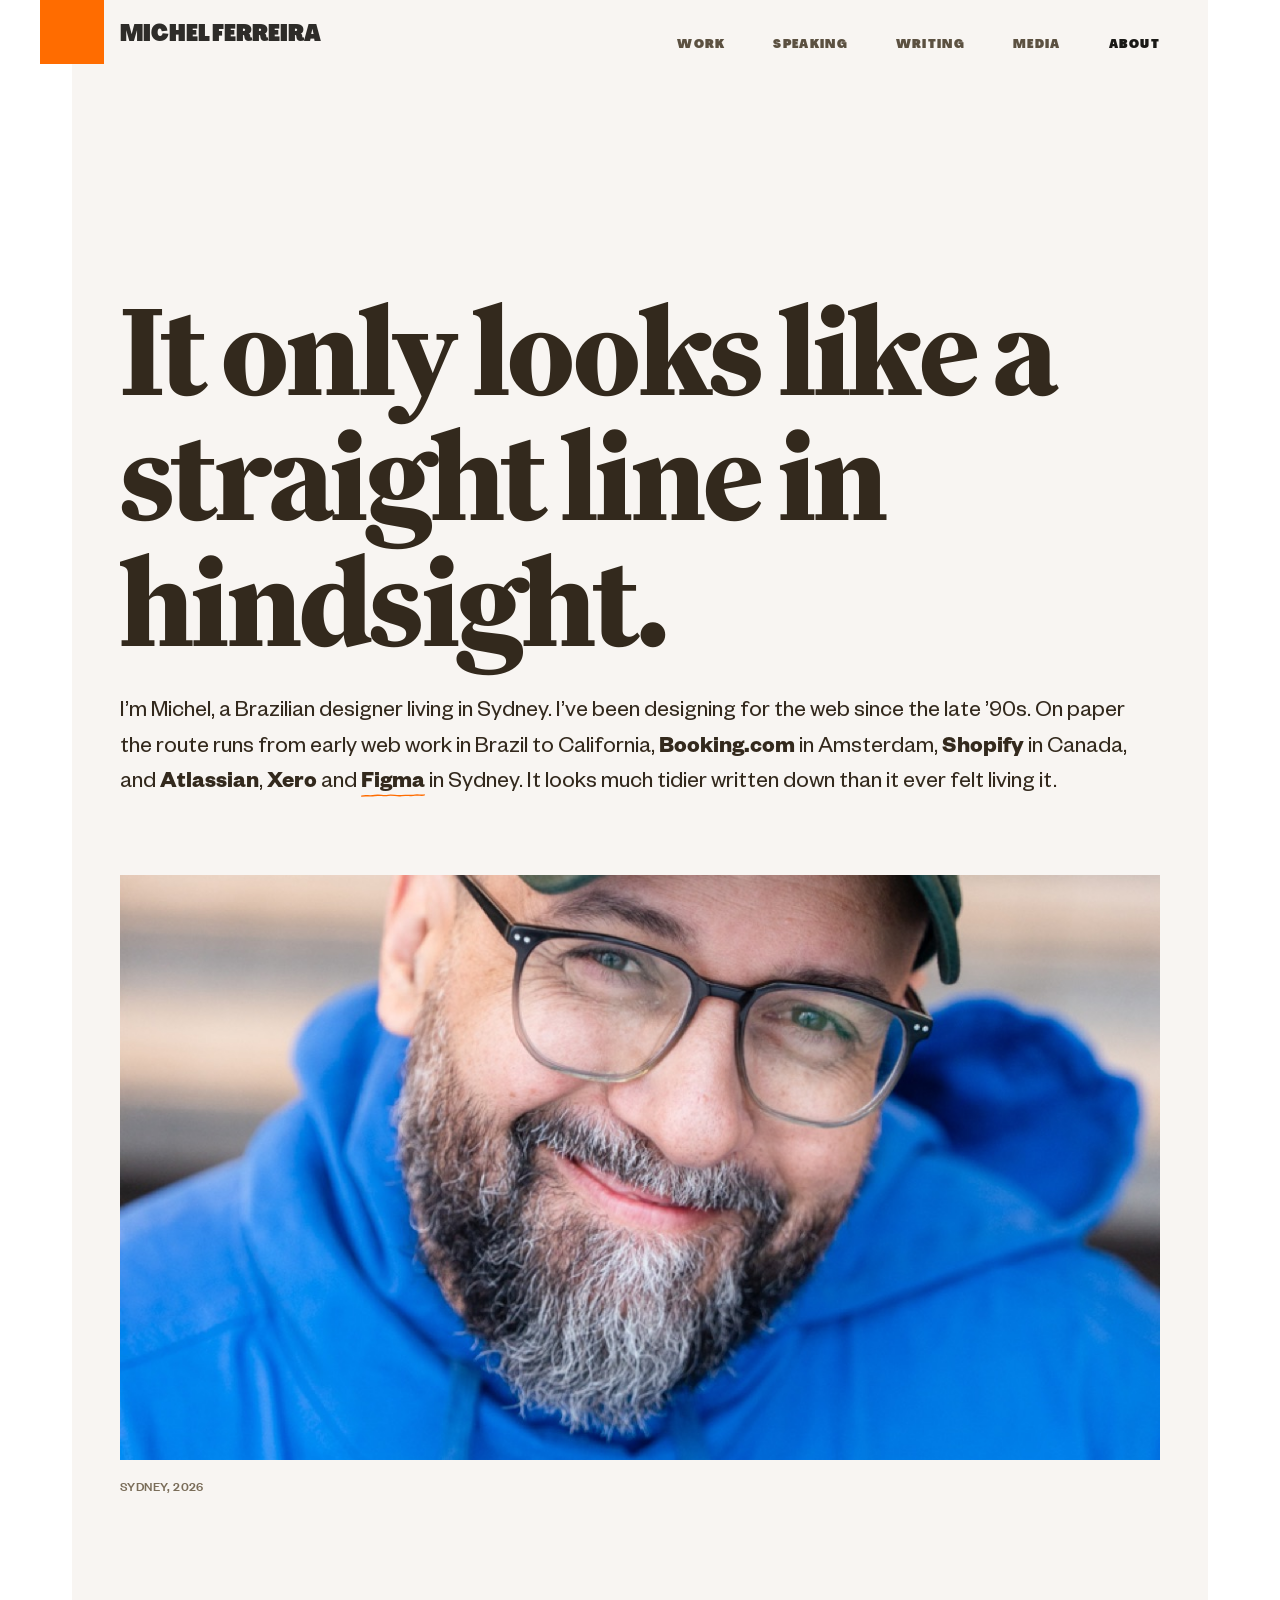
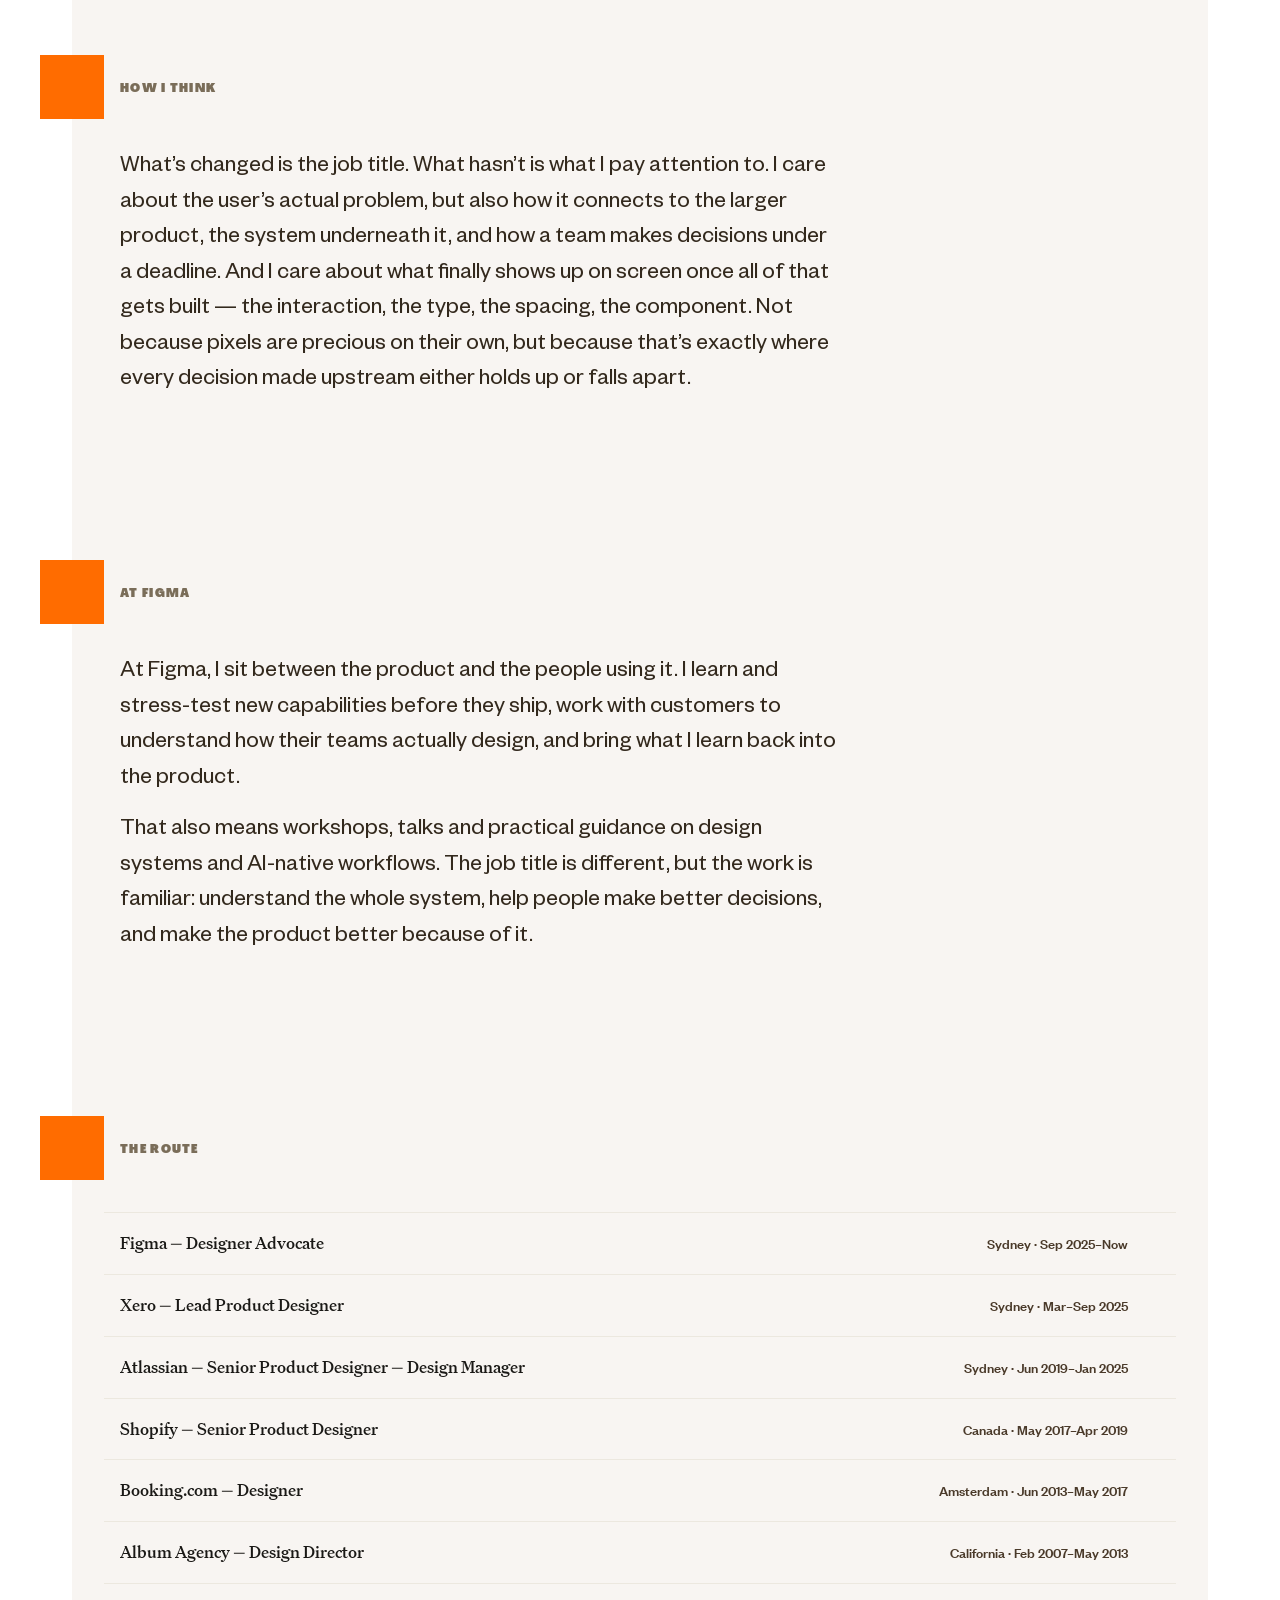
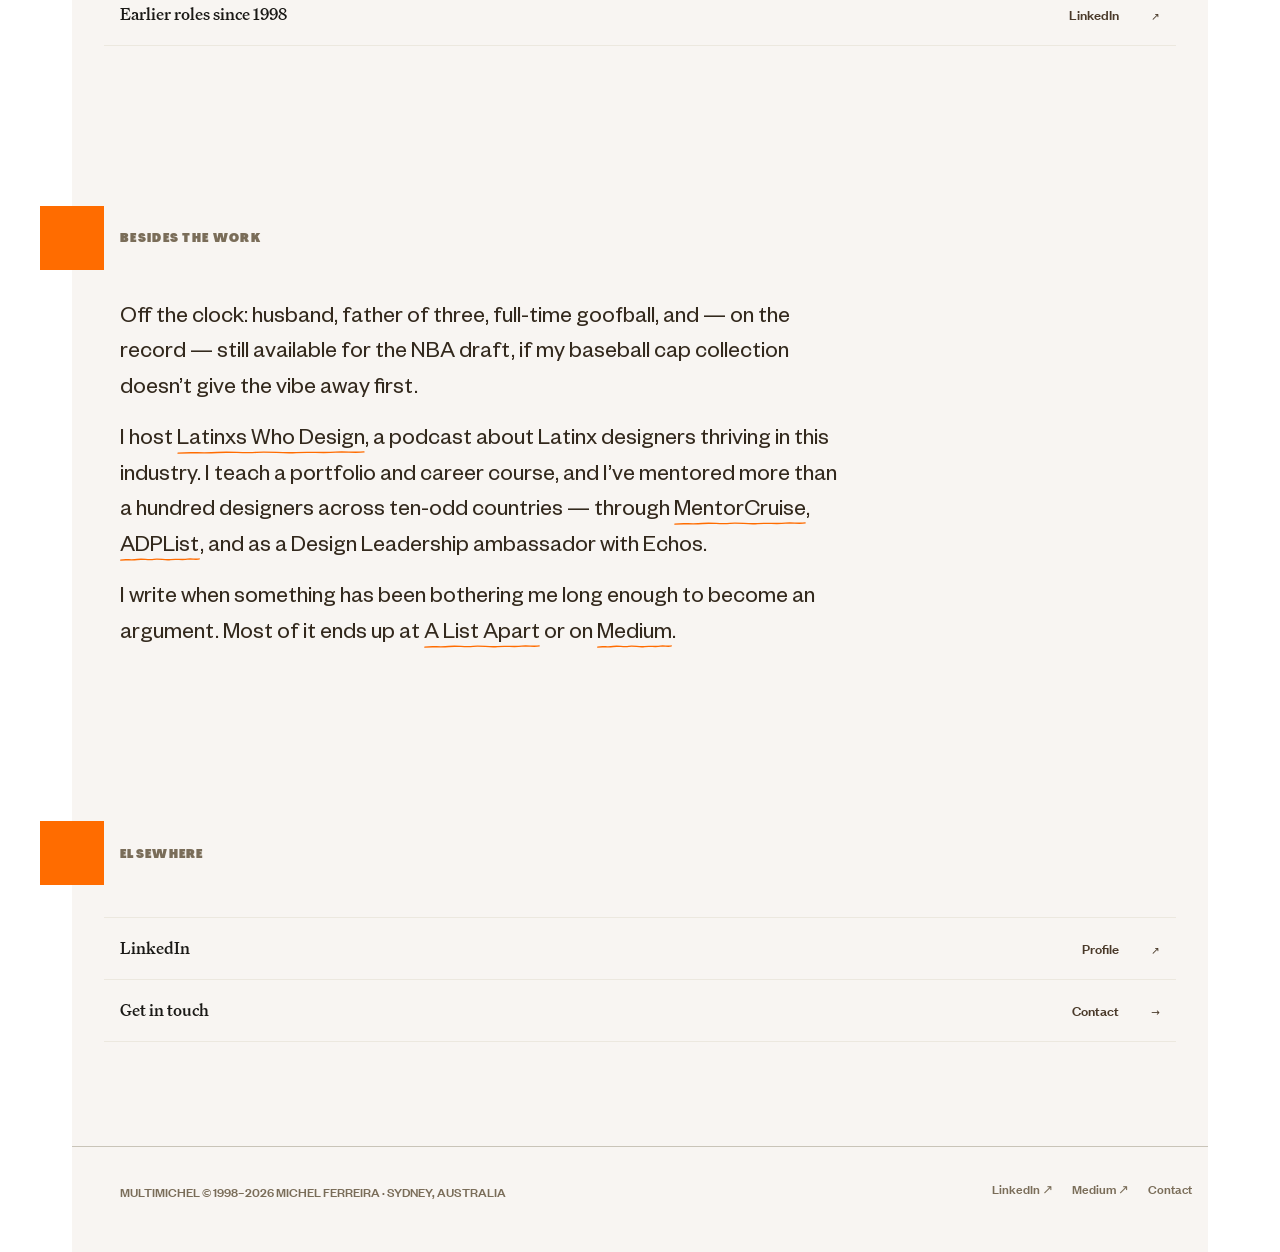
==== commit 674b4c34: "Pre-publish pass: launch essentials, editorial row system, accessibility Contact form - Wire the for" ====
--- a/about.html
+++ b/about.html
@@ -7,39 +7,73 @@
 <meta name="description" content="Michel Ferreira — Designer Advocate at Figma. Brazil, Amsterdam, Canada, Sydney. Building things on the web since 1998.">
 <meta property="og:title" content="About — Michel Ferreira">
 <meta property="og:description" content="Designer Advocate at Figma. Brazil, Amsterdam, Canada, Sydney. Building things on the web since 1998.">
-<link rel="stylesheet" href="tokens.css?v=19">
-<link rel="stylesheet" href="multimichel.css?v=19">
-<link rel="stylesheet" href="grid-overlay.css?v=19">
+<link rel="stylesheet" href="tokens.css?v=39">
+<link rel="stylesheet" href="multimichel.css?v=39">
+<link rel="canonical" href="https://multimichel.com/about">
+<meta property="og:image" content="https://multimichel.com/img/og-default.jpg">
+<meta property="og:image:width" content="1200">
+<meta property="og:image:height" content="630">
+<meta property="og:type" content="website">
+<meta property="og:url" content="https://multimichel.com/about">
+<meta name="twitter:card" content="summary_large_image">
+<link rel="icon" href="/favicon.svg" type="image/svg+xml">
+<link rel="apple-touch-icon" href="/apple-touch-icon.png">
+<meta name="theme-color" content="#F8F5F2">
 </head>
 <body>
+<a class="skiplink" href="#main">Skip to content</a>
 
 <header class="site">
-  <a class="brand" href="index.html"><i></i>MICHEL FERREIRA</a>
+  <div class="brand">
+    <button class="brand-menu" type="button" aria-expanded="false" aria-controls="mobile-nav" aria-label="Open menu"><span class="menu-icon"><span></span><span></span></span></button>
+    <a class="brand-link" href="index.html">MICHEL FERREIRA</a>
+  </div>
   <nav class="main">
     <a href="index.html#work">WORK</a>
     <a href="index.html#speaking">SPEAKING</a>
     <a href="index.html#writing">WRITING</a>
     <a href="index.html#media">MEDIA</a>
-    <a href="about.html">ABOUT</a>
+    <a href="about.html" aria-current="page">ABOUT</a>
+  </nav>
+  <nav class="mobile-nav" id="mobile-nav" aria-label="Site">
+    <a href="index.html#work">WORK</a>
+    <a href="index.html#speaking">SPEAKING</a>
+    <a href="index.html#writing">WRITING</a>
+    <a href="index.html#media">MEDIA</a>
+    <a href="about.html" aria-current="page">ABOUT</a>
+    <a href="contact.html">CONTACT</a>
   </nav>
 </header>
 
+<main id="main">
 <div class="wrap">
 
   <section class="hero">
-    <h1 class="display">The scenic route</h1>
+    <h1 class="display">It only looks like a straight line in hindsight.</h1>
     <div class="lede">
-      <p>I&rsquo;m Michel Ferreira. Brazilian, Sydney-based, Designer Advocate at <b><a href="https://www.figma.com" target="_blank" rel="noopener">Figma</a></b>. I&rsquo;ve been building things on the web since 1998, which is long enough to have been wrong about most of it at least once.</p>
-      <p>I got here the long way around: an Apple II at eight years old, design agencies in Brazil and California, then <b>Booking.com</b> in Amsterdam, <b>Shopify</b> in Canada, <b>Atlassian</b> and <b>Xero</b> in Sydney. Five countries, one job title that keeps changing shape.</p>
+      <p>I&rsquo;m Michel, a Brazilian designer living in Sydney. I&rsquo;ve been designing for the web since the late &rsquo;90s. On paper the route runs from early web work in Brazil to California, <b>Booking.com</b> in Amsterdam, <b>Shopify</b> in Canada, and <b>Atlassian</b>, <b>Xero</b> and <b><a href="https://www.figma.com" target="_blank" rel="noopener noreferrer">Figma</a></b> in Sydney. It looks much tidier written down than it ever felt living it.</p>
     </div>
   </section>
 
-  <figure class="portrait">
-    <img src="img/about-portrait.jpg" alt="Michel Ferreira, smiling to camera in a green Maker cap and blue Figma hoodie">
+  <figure class="full">
+    <img width="1066" height="1600" src="img/about-portrait.jpg" alt="Michel Ferreira, smiling to camera in a green Maker cap and blue Figma hoodie">
     <figcaption>Sydney, 2026</figcaption>
   </figure>
 
-  <p class="quote">&ldquo;Design is the labour of <span class="hl"><img class="hl-mark" src="img/highlight.svg" alt="" aria-hidden="true">understanding people</span>&rdquo;</p>
+  <section id="how-i-think">
+    <div class="sechead"><i class="tab"></i><h2>How I think</h2></div>
+    <div class="prose">
+      <p>What&rsquo;s changed is the job title. What hasn&rsquo;t is what I pay attention to. I care about the user&rsquo;s actual problem, but also how it connects to the larger product, the system underneath it, and how a team makes decisions under a deadline. And I care about what finally shows up on screen once all of that gets built &mdash; the interaction, the type, the spacing, the component. Not because pixels are precious on their own, but because that&rsquo;s exactly where every decision made upstream either holds up or falls apart.</p>
+    </div>
+  </section>
+
+  <section id="at-figma">
+    <div class="sechead"><i class="tab"></i><h2>At Figma</h2></div>
+    <div class="prose">
+      <p>At Figma, I sit between the product and the people using it. I learn and stress-test new capabilities before they ship, work with customers to understand how their teams actually design, and bring what I learn back into the product.</p>
+      <p>That also means workshops, talks and practical guidance on design systems and AI-native workflows. The job title is different, but the work is familiar: understand the whole system, help people make better decisions, and make the product better because of it.</p>
+    </div>
+  </section>
 
   <section id="route">
     <div class="sechead"><i class="tab"></i><h2>The route</h2></div>
@@ -49,26 +83,34 @@
   <section id="besides">
     <div class="sechead"><i class="tab"></i><h2>Besides the work</h2></div>
     <div class="prose">
-      <p>Husband, father of three, full-time goofball, and — on the record — still available for the NBA draft.</p>
-      <p>I host <a href="https://open.spotify.com/show/0J3JdhM454AvedlYlXqeRZ" target="_blank" rel="noopener">Latinxs Who Design</a>, a podcast about Latinx designers thriving in this industry. I teach a portfolio and career course, and I&rsquo;ve mentored more than a hundred designers across ten-odd countries — through <a href="https://mentorcruise.com/mentor/michelferreira/" target="_blank" rel="noopener">MentorCruise</a>, <a href="https://adplist.org/mentors/michel-ferreira" target="_blank" rel="noopener">ADPList</a>, and as a Design Leadership ambassador with Echos.</p>
-      <p>I write when something has been bothering me long enough to become an argument. Most of it ends up at <a href="https://alistapart.com/article/design-dialects-breaking-the-rules-not-the-system/" target="_blank" rel="noopener">A List Apart</a> or on <a href="https://multimichel.medium.com/" target="_blank" rel="noopener">Medium</a>.</p>
-      <p class="aside-note">Want to talk? <a href="contact.html" class="aside-note-link">Get in touch.</a></p>
+      <p>Off the clock: husband, father of three, full-time goofball, and &mdash; on the record &mdash; still available for the NBA draft, if my baseball cap collection doesn&rsquo;t give the vibe away first.</p>
+      <p>I host <a href="https://open.spotify.com/show/0J3JdhM454AvedlYlXqeRZ" target="_blank" rel="noopener noreferrer">Latinxs Who Design</a>, a podcast about Latinx designers thriving in this industry. I teach a portfolio and career course, and I&rsquo;ve mentored more than a hundred designers across ten-odd countries &mdash; through <a href="https://mentorcruise.com/mentor/michelferreira/" target="_blank" rel="noopener noreferrer">MentorCruise</a>, <a href="https://adplist.org/mentors/michel-ferreira" target="_blank" rel="noopener noreferrer">ADPList</a>, and as a Design Leadership ambassador with Echos.</p>
+      <p>I write when something has been bothering me long enough to become an argument. Most of it ends up at <a href="https://alistapart.com/article/design-dialects-breaking-the-rules-not-the-system/" target="_blank" rel="noopener noreferrer">A List Apart</a> or on <a href="https://multimichel.medium.com/" target="_blank" rel="noopener noreferrer">Medium</a>.</p>
+    </div>
+  </section>
+
+  <section id="about-links">
+    <div class="sechead"><i class="tab"></i><h2>Elsewhere</h2></div>
+    <div class="rowlist">
+      <a class="row" href="https://www.linkedin.com/in/michelpferreira/" target="_blank" rel="noopener noreferrer"><span class="t">LinkedIn</span><span class="go" aria-hidden="true">↗</span><span class="m">Profile</span></a>
+      <a class="row" href="contact.html"><span class="t">Get in touch</span><span class="go" aria-hidden="true">→</span><span class="m">Contact</span></a>
     </div>
   </section>
 
 </div>
+</main>
 
 <footer class="site">
   <p class="fineprint">MULTIMICHEL © 1998–2026 MICHEL FERREIRA · SYDNEY, AUSTRALIA</p>
   <p class="social">
-    <a class="fineprint" href="https://www.linkedin.com/in/michelpferreira/" target="_blank" rel="noopener">LinkedIn</a>
-    <a class="fineprint" href="https://multimichel.medium.com/" target="_blank" rel="noopener">Medium</a>
+    <a class="fineprint" href="https://www.linkedin.com/in/michelpferreira/" target="_blank" rel="noopener noreferrer">LinkedIn ↗</a>
+    <a class="fineprint" href="https://multimichel.medium.com/" target="_blank" rel="noopener noreferrer">Medium ↗</a>
     <a class="fineprint" href="contact.html">Contact</a>
   </p>
 </footer>
 
-<script src="content.js?v=19"></script>
-<script src="grid-overlay.js?v=19" defer></script>
+<script src="content.js?v=39"></script>
+<script src="nav.js?v=39" defer></script>
 <script>
 (function(){
   function esc(s){return (s||"").replace(/&/g,"&amp;").replace(/</g,"&lt;")}
@@ -76,14 +118,27 @@
   // role on the left, where and when on the right. No provenance, no notes.
   var list = MM.experience.map(function(e){
     // Dates are patchy in the graph on purpose — render what's known, never
-    // a dangling en-dash or a bare "present".
+    // a dangling en-dash or a bare "present". A single-year stint shows the
+    // year once rather than as "2025–2025".
+    // Month-level throughout, so the 2025 sequence reads as a sequence rather
+    // than three entries flattened onto the same year. When a stint starts and
+    // ends in one year the year is printed once: "Mar–Sep 2025".
     var when;
-    if (e.end === "present") when = e.start ? e.start + " – now" : "Now";
-    else if (e.start && e.end)  when = e.start + "–" + e.end;
-    else                        when = e.start || e.end || "";
+    var sy = (e.start || "").split(" ")[1], ey = (e.end || "").split(" ")[1];
+    if (e.end === "present")   when = e.start ? e.start + "–Now" : "Now";
+    else if (sy && sy === ey)  when = e.start.split(" ")[0] + "–" + e.end;
+    else if (e.start && e.end) when = e.start + "–" + e.end;
+    else                       when = e.start || e.end || "";
     var meta = [e.city, when].filter(Boolean).join(" · ");
+    // Every entry is ONE typographic title — a role spanning two titles reads
+    // as a single line ("Senior Product Designer — Design Manager") and may
+    // wrap, but never becomes a title plus a secondary role line.
     return '<div class="row"><span class="t">'+esc(e.company)+' — '+esc(e.role)+'</span><span class="m">'+esc(meta)+'</span></div>';
   }).join("");
+  // Everything before Album Agency lives on LinkedIn — linked, never restated
+  // here as a synthetic "early web & design" catch-all row.
+  var earlier = "https://www.linkedin.com/in/michelpferreira/";
+  list += '<a class="row" href="'+earlier+'"'+MM.linkAttrs(earlier)+'><span class="t">Earlier roles since 1998</span>'+MM.actionMark(earlier)+'<span class="m">LinkedIn</span></a>';
   document.getElementById("route-list").innerHTML = list;
 })();
 </script>
--- a/tokens.css
+++ b/tokens.css
@@ -49,14 +49,26 @@
   --highlight: #F5C518;    /* hand-drawn quote highlight (verify against Figma) */
 
   /* ---------- TYPE ---------- */
-  /* Masthead — label face, 900, uppercase */
+  /* Masthead — label face, 900, uppercase.
+     Leading is declared in px, not inherited: body's 1.5 ratio is a body-copy
+     value and on 24px produced a 36px line box — off the 8pt grid (36 = 4×8+4).
+     32px puts the masthead's line box back on the grid. This governs the BOX
+     only; Agrandir's caps fill its ascent almost exactly (cap 720 / asc 750)
+     so the visible glyphs still sit high inside it. That is a font metric and
+     is deliberately left alone. */
   --type-masthead-size: 24px;
+  --type-masthead-leading: 32px;
   --type-masthead-tracking: -0.096px;
 
   /* Nav + section labels — label face, 900, uppercase */
   --type-label-size: 13px;
   --type-label-leading: 1.5;
   --type-label-tracking: 1.3px;
+  /* Optical compensation for Agrandir: capHeight 720 of ascent 750 means the
+     caps sit 0.11em high inside their line box. Doubled, because vertical
+     centring halves it. Scales with font-size, so one value serves the 13px
+     section label and the 24px masthead alike. */
+  --cap-optical-shift: 0.22em;
 
   /* Hero — serif Heavy/Black */
   --type-hero-size: 148px;
@@ -65,14 +77,35 @@
   /* Intro body — grotesk Regular (+ Bold for emphasis) */
   --type-body-size: 24px;
   --type-body-leading: 35.5px;
+  /* Running body text is fluid, and every body surface must use the SAME
+     ramp — a fixed 24px next to a clamped one reads as two different type
+     sizes on a phone even though they match on desktop. */
+  --type-body-fluid: clamp(17px, 2vw, 24px);
+  --type-body-leading-ratio: 1.48;
 
   /* Editorial row title — serif Medium */
   --type-row-title-size: 18px;
   --type-row-title-leading: 28.8px;
 
+  /* Chips and micro-labels — the tier BELOW section labels: taxonomy chips,
+     UPCOMING, archive filters, year counts. Was typed as 11px in four places
+     and 11.5px in a fifth. */
+  --type-chip-size: 11px;
+  --type-chip-tracking: 1.1px;
+
+  /* Secondary description under a row title / inside a case-study grid. */
+  --type-sub-size: 15px;
+
   /* Editorial row metadata — grotesk Medium */
   --type-row-meta-size: 14px;
   --type-row-meta-leading: 18px;
+
+  /* Wrapped row titles must read as ONE title, not two lines of prose.
+     Desktop keeps the roomier 28.8px; mobile tightens to a ratio so a
+     two-line serif title stays a single typographic unit. */
+  --type-row-title-leading-mobile: 1.12;
+  --type-row-meta-leading-mobile: 1.25;
+  --gap-row-title-to-meta: 12px;
 
   /* Quote — serif Medium, centered */
   --type-quote-size: 48px;
@@ -92,8 +125,20 @@
      all the way down. 16 · 64 · 16 · 96 — all on the 8pt grid. */
   --canvas-reference: 1496px;  /* desktop viewport the Figma frame targets */
   --gutter-page: 72px;         /* document gutter */
-  --content-start: 96px;       /* primary content inset — one column, everything */
-  --block-inset: 16px;         /* orange block's left edge from the page edge */
+  /* TRIAL — desktop square geometry (option B).
+     The square must straddle the rail/paper seam the way it already does on
+     mobile: 50/50. With the old 16/96 pair it sat 88% in the white rail and
+     clipped the paper by only 8px, because the desktop square (64) is SMALLER
+     than the rail (72) while the mobile square (32) is BIGGER than its rail
+     (24). Moving the block to 40 centres it on the 72px seam (40→104) and the
+     text column follows at 120, keeping the 16px gap and the 72px white rail.
+     Press G then click SQUARE (or press S) to compare against the old values.
+     To revert permanently: content-start 96, block-inset 16. */
+  --content-start: 120px;      /* primary content inset — one column, everything */
+  --block-inset: 40px;         /* orange block's left edge from the page edge */
+  /* The paper's inset from the rail, used on BOTH sides so the left and right
+     edges can never drift apart again. Derived, never typed twice. */
+  --content-inset: calc(var(--content-start) - var(--rail-width));
   --nav-gap: 48px;
 
   /* ---------- RAIL ----------
@@ -111,7 +156,7 @@
 
   /* ---------- ORANGE BLOCKS ---------- */
   --block-header-w: 64px;
-  --block-header-h: 48px;
+  --block-header-h: 64px;      /* full square, matches the section markers */
   --block-marker: 64px;        /* section markers: 64 × 64 */
 
   /* ---------- SPACING SCALE ----------
@@ -124,11 +169,17 @@
   --space-48: 48px;
   --space-72: 72px;
   --space-96: 96px;
+  --space-128: 128px;
   --space-144: 144px;
+  --space-160: 160px;
   --space-192: 192px;
 
   /* ---------- SECTION RHYTHM ---------- */
-  --row-height: 48px;          /* was 59 — off-grid; snapped to the scale */
+  /* --row-height retired: rows are a stacked kicker/title/meta grammar now,
+     so their height comes from content + padding, not a fixed minimum. */
+  /* Breathing room between two MAJOR narrative sections (About). One token,
+     applied to every such boundary — never a per-section margin. */
+  --gap-section-major: var(--space-160);
   --gap-label-to-rows: 32px;   /* WRITING label → first row */
   --gap-writing-to-speaking: 72px;
 
--- a/multimichel.css
+++ b/multimichel.css
@@ -11,7 +11,12 @@
   border-right:var(--rail-width) solid var(--rail);
   color:var(--slate);font-family:var(--font-grotesk);font-weight:400;line-height:1.5;-webkit-font-smoothing:antialiased;
 }
-img{max-width:100%;display:block}
+/* height:auto is not optional once images carry intrinsic width/height
+   attributes: without it the HTML height attribute dictates layout height and
+   a 2000×1333 photo renders 1333px tall. With it, the attributes do only the
+   job they are there for — reserving the right box so nothing shifts on load —
+   while CSS keeps control of the rendered size. */
+img{max-width:100%;height:auto;display:block}
 a{color:inherit;text-decoration:none}
 b,strong{font-weight:700}
 
@@ -19,22 +24,48 @@
    Inside the paper column, text is inset a further 16px so it lands at
    --content-start (72 rail + 16 = 88). The orange blocks pull back that 16px
    to sit flush on the rail/paper seam and break the text alignment on purpose. */
-.wrap,header.site{max-width:var(--canvas-reference);padding-left:calc(var(--content-start) - var(--rail-width));padding-right:var(--space-16)}
-
-/* Masthead block sits in the white rail too, on the same 8px left edge. */
-.brand i{margin-left:calc(var(--block-inset) - var(--content-start))}
-
-/* ---------- masthead & nav ---------- */
+.wrap,header.site{max-width:var(--canvas-reference);padding-left:var(--content-inset);padding-right:var(--content-inset)}
+
+/* Skip link — first focusable element on every page. Off-screen until focused,
+   then lands on the marker rail like everything else. */
+.skiplink{
+  position:absolute;left:-9999px;top:0;z-index:100;
+  font-family:var(--font-label);font-weight:900;font-size:var(--type-label-size);
+  letter-spacing:var(--type-label-tracking);text-transform:uppercase;
+  background:var(--slate);color:var(--paper);padding:var(--space-16);
+}
+.skiplink:focus{left:0}
+
+/* ---------- masthead & nav ----------
+   The brand square is a real <button> (mobile menu control) and the
+   wordmark a separate link, so the square can own its own tap target
+   without nesting interactive elements. */
 header.site{display:flex;align-items:flex-end;justify-content:space-between;padding-bottom:var(--space-32)}
-.brand{font-family:var(--font-label);font-weight:900;font-size:var(--type-masthead-size);letter-spacing:var(--type-masthead-tracking);color:var(--masthead);text-transform:uppercase;display:flex;align-items:flex-end}
-.brand i{
-  width:var(--block-header-w);height:var(--block-header-h);background:var(--orange);display:inline-block;
-  margin-right:var(--space-16);
-  flex:none;
-}
+.brand{display:flex;align-items:center}
+.brand-link{padding-top:var(--cap-optical-shift);font-family:var(--font-label);font-weight:900;font-size:var(--type-masthead-size);line-height:var(--type-masthead-leading);letter-spacing:var(--type-masthead-tracking);color:var(--masthead);text-transform:uppercase}
+/* The header square rides the SAME marker rail as every .sechead .tab:
+   both resolve to --block-inset from the page edge, so the square hangs
+   out of the content column exactly as the section markers do. Margin is
+   declared once here — an earlier `margin:0` in this block was silently
+   cancelling the rail offset and pulling the square inside the column. */
+.brand-menu{
+  position:relative;
+  width:var(--block-header-w);height:var(--block-header-h);background:var(--orange);
+  border:0;padding:0;flex:none;cursor:default;
+  display:inline-flex;align-items:center;justify-content:center;
+  margin:0 var(--space-16) 0 calc(var(--block-inset) - var(--content-start));
+}
+.brand-menu:disabled{opacity:1}
+.menu-icon{display:none}
 nav.main{display:flex;gap:var(--nav-gap);padding-bottom:var(--space-8)}
 nav.main a{font-family:var(--font-label);font-weight:900;font-size:var(--type-label-size);line-height:var(--type-label-leading);letter-spacing:var(--type-label-tracking);color:var(--dim)}
-nav.main a:hover{color:var(--orange)}
+
+nav.main a[aria-current="page"]{color:var(--ink)}
+
+/* The mobile nav panel exists at every width but only ever paints inside
+   the ≤900px block below — this base rule just keeps it out of layout
+   above that breakpoint. */
+.mobile-nav{display:none}
 
 /* ---------- hero — large intentional opening whitespace ---------- */
 .hero{padding-top:var(--space-192)}
@@ -48,15 +79,14 @@
 }
 @media(max-width:700px){h1.display{letter-spacing:-.03em}}
 
-.lede{max-width:var(--intro-max-width);margin-top:var(--space-32);font-family:var(--font-grotesk);font-weight:400;font-size:clamp(17px,2vw,var(--type-body-size));line-height:1.48;color:var(--slate)}
+.lede{max-width:var(--intro-max-width);margin-top:var(--space-32);font-family:var(--font-grotesk);font-weight:400;font-size:var(--type-body-fluid);line-height:var(--type-body-leading-ratio);color:var(--slate)}
 .lede p+p{margin-top:var(--space-16)}
 .lede b{font-weight:700}
-.lede a{border-bottom:1.5px solid var(--orange)}
-.lede a:hover{color:var(--orange)}
+
 
 /* ---------- photo — 1400×788 reference (16:9) ---------- */
 figure.full{margin:var(--space-72) 0 0}
-figure.full img{width:100%;aspect-ratio:1400/788;object-fit:cover}
+figure.full img,figure.full video{width:100%;height:auto;aspect-ratio:1400/788;object-fit:cover}
 figcaption,.cap{font-family:var(--font-grotesk);font-weight:500;font-size:var(--type-label-size);letter-spacing:.4px;color:var(--muted);text-transform:uppercase;margin-top:var(--space-16)}
 
 /* ---------- quote ----------
@@ -90,24 +120,25 @@
   letter-spacing:normal;
 }
 .quote-source cite{font-style:normal;font-weight:500;color:var(--oak)}
-.quote-source a{white-space:nowrap;color:var(--oak);border-bottom:1.5px solid var(--orange)}
-.quote-source a:hover{color:var(--orange)}
+.quote-source a{white-space:nowrap;color:var(--oak)}
+
 /* z-index:0 gives .hl its own stacking context, so the brush at z-index:-1
    sits behind the words but still in front of the paper fill on <body>.
    Without it the brush paints underneath the body background and vanishes. */
+/* ---------- yellow marker (highlighter) ----------
+   Keep the original painted SVG behind the complete phrase. The image uses
+   its natural aspect ratio, with a modest overshoot beyond both text edges. */
 .hl{position:relative;z-index:0;white-space:nowrap;display:inline-block}
-/* The brush is centred on the text, not hung off the baseline: its top edge
-   sits just above the x-height and the bottom clears the descenders. */
-/* Explicit width/height, not left+right / top+bottom: an <img> is a replaced
-   element, so an over-constrained inset box falls back to its intrinsic size
-   instead of stretching. */
-/* Values tuned by Michel in DevTools: height left intrinsic (the brush keeps
-   its own 445:78 proportion) and the box nudged up so the stroke sits on the
-   word rather than under it. */
+.quote-mark{position:relative;z-index:1}
+/* The closing ” belongs to the highlighted phrase — on a wide viewport it was
+   breaking onto a line of its own. Marker styling is untouched. */
+.quote-tail{white-space:nowrap}
 .hl-mark{
   position:absolute;
-  left:-3.5%;top:-8%;
-  width:108%;
+  left:-5%;
+  top:-8%;
+  width:110%;
+  max-width:none;
   object-fit:fill;
   z-index:-1;
   pointer-events:none;
@@ -118,37 +149,216 @@
    every piece of text — section labels and the row titles beneath them — on
    one column at --content-start, while the square sits out in the white rail
    (8 → 72), flush against the rail/paper seam. */
-.sechead{position:relative;display:flex;align-items:center;margin-bottom:var(--gap-label-to-rows)}
+/* The row is as tall as the marker, so the square and the label are centred
+   against the SAME box rather than the label's much shorter line box. The
+   square centres by the box model (top/bottom 0 + auto margins), not by a
+   transform, and neither element carries a positional nudge. */
+.sechead{
+  position:relative;display:flex;align-items:center;
+  min-height:var(--block-marker);
+  margin-bottom:var(--gap-label-to-rows);
+}
 .sechead .tab{
   position:absolute;
   left:calc(var(--block-inset) - var(--content-start));
-  top:50%;transform:translateY(-50%);
+  top:0;bottom:0;margin-block:auto;
   width:var(--block-marker);height:var(--block-marker);
   background:var(--orange);
 }
-.sechead h2{font-family:var(--font-label);font-weight:900;font-size:var(--type-label-size);line-height:var(--type-label-leading);letter-spacing:var(--type-label-tracking);color:var(--muted);text-transform:uppercase}
+/* Copy-permalink affordance, added by nav.js. Sits exactly inside the
+   marker's own box (inset:0) so the square's size/position never changes —
+   invisible until hover/focus, same square either way. */
+.tab-copy{
+  position:absolute;inset:0;
+  display:flex;align-items:center;justify-content:center;
+  background:transparent;border:0;padding:0;margin:0;cursor:pointer;
+  color:#fff;opacity:0;transition:opacity .15s ease;
+}
+.sechead .tab:hover .tab-copy,
+.tab-copy:focus-visible{opacity:1}
+.tab-copy:focus-visible{outline:2px solid var(--ink);outline-offset:2px}
+.tab-copy-status{
+  position:absolute;left:50%;top:calc(100% + 8px);transform:translateX(-50%);
+  white-space:nowrap;
+  font-family:var(--font-grotesk);font-size:11px;font-weight:600;
+  background:var(--ink);color:var(--paper);
+  padding:4px 8px;border-radius:3px;
+  opacity:0;pointer-events:none;transition:opacity .15s ease;
+}
+.sechead .tab.is-copied .tab-copy-status{opacity:1}
+/* Page-level eyebrow — the same label treatment as a section name
+   (.sechead h2), used above an H1 rather than above a list. Tied to the
+   heading it introduces, never a floating line of body text. */
+.eyebrow{font-family:var(--font-label);font-weight:900;font-size:var(--type-label-size);line-height:var(--type-label-leading);letter-spacing:var(--type-label-tracking);color:var(--muted);text-transform:uppercase;margin-bottom:var(--space-16)}
+/* Agrandir's caps fill its ascent (cap 720 / asc 750), so the visible
+   letterforms sit 0.11em above the centre of their own line box — geometric
+   centring alone leaves the label reading high against the square. The padding
+   is exactly twice that, because centring halves whatever is added. Metric
+   compensation applied once in the shared component, not a per-section nudge. */
+.sechead h2{padding-top:var(--cap-optical-shift);font-family:var(--font-label);font-weight:900;font-size:var(--type-label-size);line-height:var(--type-label-leading);letter-spacing:var(--type-label-tracking);color:var(--muted);text-transform:uppercase}
 .sechead .more{margin-left:auto;font-family:var(--font-label);font-weight:900;font-size:var(--type-label-size);letter-spacing:1.1px;color:var(--dim);text-transform:uppercase}
-.sechead .more:hover{color:var(--orange)}
-
-/* ---------- editorial rows — the whole row is the link, table-style ---------- */
-a.row,div.row{display:flex;justify-content:space-between;align-items:center;min-height:var(--row-height);gap:var(--space-32);padding:0 var(--space-16);margin:0 calc(-1 * var(--space-16));border-bottom:1px solid var(--rule-light);transition:background .15s}
+
+
+/* ---------- editorial rows — ONE grammar, everywhere ----------
+   Speaking, Writing, Archive, Around-the-internet and Media all render the
+   same four-part row, stacked at every width:
+
+       KICKER      optional — status (UPCOMING) or category (WRITING, TALK…)
+       Title ↗     the click target; the arrow belongs to it
+       metadata    where / when / source
+       description optional
+
+   There is no second arrow column and no side-by-side variant. Anything that
+   belongs to the row belongs in this stack. */
+a.row,div.row{
+  display:grid;
+  grid-template-columns:minmax(0, 1fr) auto;
+  column-gap:var(--space-16);
+  /* Title, metadata and arrow share ONE baseline at every width. Without this
+     the arrow floated to the top of the row while the publication sat on the
+     baseline beside it — the two never lined up. */
+  align-items:baseline;
+  padding:var(--space-16);margin:0 calc(-1 * var(--space-16));
+  border-bottom:1px solid var(--rule-light);transition:background .15s;
+}
+/* Kicker, metadata and description run the full width; only the title shares
+   its line with the action arrow. */
+.row .kicker-line,.row .m,.row .sub{grid-column:1 / -1}
+.row .t{grid-column:1}
+.row .go{grid-column:2}
 a.row{cursor:pointer}
-a.row:hover{background:var(--rule-light)}
+/* Hover + keyboard focus share ONE treatment: the row inverts to the slate
+   ground so #FF6C00 has a dark backdrop to sit on. Orange on paper is 2.6:1;
+   orange on slate clears AA comfortably, so the brand colour is untouched and
+   the contrast is solved by what sits behind it. */
+a.row:hover,a.row:focus-visible{background:var(--slate);outline:none}
+a.row:focus-visible{outline:2px solid var(--orange);outline-offset:-2px}
 .rowlist .row:first-child{border-top:1px solid var(--rule-light)}
+
 .row .t{font-family:var(--font-serif);font-weight:500;font-size:var(--type-row-title-size);line-height:var(--type-row-title-leading);color:var(--ink)}
-a.row:hover .t{color:var(--orange)}
-.row .sub{font-family:var(--font-grotesk);font-weight:400;font-size:15px;line-height:1.4;color:var(--muted);margin-top:3px;max-width:640px}
-.row .m{font-family:var(--font-grotesk);font-weight:500;font-size:var(--type-row-meta-size);line-height:var(--type-row-meta-leading);color:var(--oak);white-space:nowrap;text-align:right}
-/* UPCOMING is a solid block, not coloured text — it reads as a sibling of the
-   section markers rather than as a link. */
-.row .m .up{
-  display:inline-block;background:var(--orange);color:var(--rail);
-  font-family:var(--font-label);font-weight:900;font-size:11px;letter-spacing:1.1px;
-  padding:2px var(--space-8);margin-right:var(--space-8);vertical-align:1px;
+a.row:hover .t,a.row:focus-visible .t{color:var(--orange)}
+.row .m{font-family:var(--font-grotesk);font-weight:500;font-size:var(--type-row-meta-size);line-height:var(--type-row-meta-leading);color:var(--oak);margin-top:var(--gap-row-title-to-meta)}
+.row .sub{font-family:var(--font-grotesk);font-weight:400;font-size:var(--type-sub-size);line-height:1.4;color:var(--muted);margin-top:var(--space-8);max-width:640px}
+/* Metadata and description flip to paper so they stay readable on the slate. */
+a.row:hover .m,a.row:focus-visible .m,
+a.row:hover .sub,a.row:focus-visible .sub{color:var(--paper)}
+a.row:hover .cat,a.row:focus-visible .cat{background:transparent;color:var(--paper);box-shadow:inset 0 0 0 1px currentColor}
+
+/* ---------- action arrow ----------
+   One quiet position: the right edge of the title line, in its own grid cell.
+   Because it is a sibling of the title rather than part of its text, a long
+   title wraps on its own measure and never reflows around the arrow — and the
+   arrow can never be stranded alone on a line. ↗ leaves the site, → stays.
+   Compact navigation labels (ALL WRITING →) keep their arrow inline; they are
+   labels, not editorial rows. */
+/* rem, not em: the action mark must be the SAME size in every context. As an
+   em it inherited its parent — 10.4px beside a row title, 11.7px inside the
+   larger .media-card-title — so the same mark rendered two sizes. */
+.arrow,.go{font-size:.65rem;line-height:1;color:var(--oak)}
+a.row:hover .go,a.row:focus-visible .go{color:var(--orange)}
+
+/* ---------- kickers: status and category ----------
+   Both sit on their own line above the title. They are deliberately NOT the
+   same weight: UPCOMING is live, actionable status; a category is a filing
+   label that exists to help scanning and must stay behind the title. */
+.row .kicker-line{display:block;margin-bottom:var(--space-8)}
+.row .up,.row .cat{
+  display:inline-block;
+  font-family:var(--font-label);font-weight:900;font-size:var(--type-chip-size);letter-spacing:var(--type-chip-tracking);
+  text-transform:uppercase;
+}
+/* Slate on orange, not white on orange — white was 2.84:1. */
+.row .up{background:var(--orange);color:var(--slate);padding:2px var(--space-8)}
+.row .cat{background:var(--rule-light);color:var(--oak);padding:2px var(--space-8);border-radius:2px}
+
+/* ---------- desktop composition ----------
+   Same markup, same source order, different arrangement: above the mobile
+   breakpoint the row becomes an editorial two-column rhythm — title on the
+   left, source/date in the secondary right-hand column, sharing a baseline.
+   Kicker and description still span the full width, so the reading order is
+   unchanged; only the middle band splits.
+   This is one grammar composed two ways, NOT two markups — nothing here
+   reintroduces the old has-badge / has-ext / rowbody variants. */
+@media(min-width:901px){
+  a.row,div.row{
+    display:grid;
+    /* minmax(0,1fr) not 1fr: a bare 1fr floors at the title's min-content
+       width, so a long unbroken title would refuse to wrap and shove the
+       metadata column off the row. */
+    grid-template-columns:minmax(0, 1fr) auto auto;
+    /* The markup order is title -> arrow -> metadata (columns 1, 3, 2) because
+       that order is what mobile needs. Default sparse auto-placement never
+       moves backwards, so metadata could not reclaim column 2 and dropped onto
+       a row of its own. Dense lets it fill the hole, so the row is one line. */
+    grid-auto-flow:dense;
+    column-gap:var(--space-32);
+    align-items:baseline;
+  }
+  .row .kicker-line{grid-column:1 / -1}
+  .row .t{grid-column:1}
+  /* Back into its own column: no stacking margin, right-aligned, and kept on
+     one line so it reads as a column rather than a second sentence. */
+  .row .m{grid-column:2;margin-top:0;text-align:right;white-space:nowrap}
+  .row .go{grid-column:3}
+  .row .sub{grid-column:1 / -1}
+}
+
+
+/* ---------- hand-drawn link underline (pen) ----------
+   ONE stroke, reused by every underlined link on the site. This is the PEN
+   gesture: thin, slightly unsteady, drawn once. It is deliberately not the
+   highlighter — the yellow marker behind "understanding people" is a separate,
+   heavier gesture (.hl-mark).
+   Painted as a background rather than a border so it never changes the line
+   box, and so hover can thicken it without shifting a single glyph. */
+.penline,
+.lede a,
+.prose a,
+.aside-note-link,
+.quote-source a{
+  background-image:url("img/pen-underline.svg");
+  background-repeat:no-repeat;
+  background-position:0 100%;
+  background-size:100% .34em;
+  padding-bottom:.14em;
+  transition:background-size .15s ease;
+}
+/* On by default rather than hover-only: on touch there is no hover, and the
+   underline is the only thing marking these as links. Hover/focus thickens
+   the same stroke instead of introducing a different affordance. */
+.penline:hover,.penline:focus-visible,
+.lede a:hover,.lede a:focus-visible,
+.prose a:hover,.prose a:focus-visible,
+.aside-note-link:hover,.aside-note-link:focus-visible,
+.quote-source a:hover,.quote-source a:focus-visible{background-size:100% .42em}
+.penline:focus-visible,
+.lede a:focus-visible,
+.prose a:focus-visible,
+.aside-note-link:focus-visible,
+.quote-source a:focus-visible{outline:2px solid var(--ink);outline-offset:3px}
+
+/* ---------- hover / focus on a paper ground ----------
+   Orange never becomes the text colour here: #FF6C00 on #F8F5F2 is 2.6:1, and
+   a hover that REDUCES legibility is the wrong trade. The text stays dark and
+   the orange arrives as the pen stroke underneath — the accent moves from the
+   glyphs to the rule. Links that already show the stroke simply thicken it
+   (see .penline); these three reveal it from zero. */
+nav.main a,.sechead .more,footer.site .social a{
+  background-image:url("img/pen-underline.svg");
+  background-repeat:no-repeat;
+  background-position:0 100%;
+  background-size:100% 0;
+  padding-bottom:.14em;
+  transition:background-size .15s ease;
+}
+nav.main a:hover,nav.main a:focus-visible,
+.sechead .more:hover,.sechead .more:focus-visible,
+footer.site .social a:hover,footer.site .social a:focus-visible{background-size:100% .34em}
+nav.main a:focus-visible,.sechead .more:focus-visible,footer.site .social a:focus-visible{
+  outline:2px solid var(--ink);outline-offset:3px;
 }
 
 .aside-note{margin-top:var(--space-32);font-family:var(--font-grotesk);font-size:var(--type-aside-size);color:var(--dim)}
-.aside-note-link{border-bottom:1.5px solid var(--orange)}
 
 /* ---------- portrait figure ----------
    A vertical portrait must not be forced into the 16:9 landscape frame that
@@ -158,10 +368,9 @@
 figure.portrait img{width:100%;height:auto;aspect-ratio:auto;object-fit:contain}
 
 /* ---------- prose (about) ---------- */
-.prose{max-width:var(--measure);font-family:var(--font-grotesk);font-size:var(--type-body-size);line-height:var(--type-body-leading);color:var(--slate)}
+.prose{max-width:var(--measure);font-family:var(--font-grotesk);font-size:var(--type-body-fluid);line-height:var(--type-body-leading-ratio);color:var(--slate)}
 .prose p+p{margin-top:var(--space-16)}
-.prose a{border-bottom:1.5px solid var(--orange)}
-.prose a:hover{color:var(--orange)}
+
 
 /* ---------- form (contact) ----------
    Rules, not boxes: an input is a line you write on, matching the editorial
@@ -188,7 +397,8 @@
 
 .submit{
   display:inline-block;border:0;cursor:pointer;
-  background:var(--orange);color:var(--rail);
+  /* slate on orange: white was 2.84:1 */
+  background:var(--orange);color:var(--slate);
   font-family:var(--font-label);font-weight:900;font-size:var(--type-label-size);
   letter-spacing:var(--type-label-tracking);text-transform:uppercase;
   padding:var(--space-16) var(--space-32);border-radius:0;
@@ -201,8 +411,11 @@
 .form-status.is-ok{color:var(--oak)}
 
 /* about / contact section rhythm */
-#route{padding-top:var(--space-72)}
-#besides{padding-top:var(--space-96);padding-bottom:var(--space-8)}
+/* About's major narrative sections all sit on the same boundary gap. The
+   section-heading component itself is untouched — this is the space BETWEEN
+   sections, not inside them. */
+#how-i-think,#at-figma,#route,#besides,#about-links{padding-top:var(--gap-section-major)}
+#besides,#about-links{padding-bottom:var(--space-8)}
 #contact-form{padding-top:var(--space-72)}
 #elsewhere-contact{padding-top:var(--space-96);padding-bottom:var(--space-8)}
 
@@ -249,14 +462,22 @@
 .media-card .zoomframe{aspect-ratio:1/1}
 .media-card .zoomframe img{width:100%;height:100%;object-fit:cover}
 .media-label{font-family:var(--font-label);font-weight:900;font-size:var(--type-label-size);letter-spacing:var(--type-label-tracking);color:var(--orange);text-transform:uppercase;margin-top:var(--space-16)}
-.media-card-title{font-family:var(--font-serif);font-weight:500;font-size:var(--type-row-title-size);line-height:1.25;color:var(--ink);margin-top:var(--space-8)}
+/* Same anatomy as an editorial row: title left, action mark at the far right,
+   in its own element so a wrapping title never reflows around it. */
+.media-card-title{
+  display:flex;align-items:baseline;justify-content:space-between;gap:var(--space-16);
+  font-family:var(--font-serif);font-weight:500;font-size:var(--type-row-title-size);
+  line-height:1.25;color:var(--ink);margin-top:var(--space-8);
+}
+.media-card-title .go{flex:none}
+.media-card:hover .go{color:var(--orange)}
 .media-card:hover .media-card-title{color:var(--orange)}
 
 /* ---------- footer (outside Figma-node scope) ---------- */
 footer.site{border-top:1px solid var(--rule-strong);margin-top:var(--space-96);padding:var(--space-32) var(--space-16) var(--space-48) calc(var(--content-start) - var(--rail-width));display:flex;flex-wrap:wrap;gap:var(--space-16);justify-content:space-between;align-items:center}
 .fineprint{font-family:var(--font-grotesk);font-weight:500;font-size:var(--type-label-size);color:var(--muted)}
-footer.site .social a{margin-left:18px}
-footer.site .social a:hover{color:var(--orange)}
+footer.site .social a{margin-left:var(--space-16)}
+
 
 @media(prefers-reduced-motion:reduce){
   .zoomframe img{transition:none}
@@ -283,30 +504,90 @@
     --block-inset:var(--space-8);
     --block-marker:var(--space-32);
     --block-header-w:var(--space-32);
-    --block-header-h:var(--space-24-m);
+    --block-header-h:var(--space-32);
     --nav-gap:var(--space-16);
+    /* Masthead steps down, and its leading steps with it so the line box
+       stays on the 8pt grid: 24px, not 19 × 1.5 = 28.5px (off-grid AND
+       sub-pixel). */
+    --type-masthead-size:19px;
+    --type-masthead-leading:24px;
     --intro-max-width:100%;
   }
-  header.site{flex-direction:column;align-items:flex-start;gap:var(--space-16);padding-bottom:var(--space-24-m)}
-  .brand{font-size:19px}
-  nav.main{gap:var(--space-16);flex-wrap:wrap;padding-bottom:0}
+  /* Mobile keeps its original right inset: at this scale the 8px difference
+     reads as even, and this is the version already signed off. */
+  .wrap,header.site{padding-right:var(--space-16)}
+  header.site{flex-direction:row;align-items:center;justify-content:flex-start;gap:var(--space-16);padding-bottom:var(--space-24-m);position:relative;z-index:50}
+  .brand{position:relative;z-index:41}
+
+  /* Nav row is replaced by the hamburger + full-panel menu below — this is
+     the actual fix for ABOUT wrapping onto its own line: there's no longer
+     a horizontal row of five labels fighting for a ~326px column. */
+  nav.main{display:none}
+  .brand-menu{cursor:pointer}
+  .menu-icon{position:relative;width:14px;height:10px;display:block}
+  .menu-icon span{position:absolute;left:0;right:0;height:2px;background:#fff;transition:transform .2s ease}
+  .menu-icon span:first-child{top:0}
+  .menu-icon span:last-child{bottom:0}
+  .brand-menu[aria-expanded="true"] .menu-icon span:first-child{transform:translateY(4px) rotate(45deg)}
+  .brand-menu[aria-expanded="true"] .menu-icon span:last-child{transform:translateY(-4px) rotate(-45deg)}
+  /* Touch target ≥44px without enlarging the visible square: an invisible
+     ::before extends the hit area, the square itself stays 32×32. */
+  .brand-menu::before{
+    content:"";position:absolute;top:50%;left:50%;
+    width:44px;height:44px;transform:translate(-50%,-50%);
+  }
+
+  /* Same technique for the section-marker copy-link control — visible
+     square stays whatever size --block-marker is at this breakpoint. */
+  .tab-copy::before{
+    content:"";position:absolute;top:50%;left:50%;
+    width:44px;height:44px;transform:translate(-50%,-50%);
+  }
+
+  .mobile-nav.is-open{
+    display:flex;flex-direction:column;
+    position:fixed;inset:0;z-index:40;
+    background:var(--paper);
+    padding:calc(var(--space-72) + var(--space-24-m)) var(--space-48) var(--space-48);
+    gap:var(--space-24-m);
+    overflow-y:auto;
+  }
+  .mobile-nav a{
+    font-family:var(--font-label);font-weight:900;
+    font-size:clamp(28px,9vw,40px);
+    letter-spacing:var(--type-label-tracking);
+    color:var(--dim);text-transform:uppercase;
+  }
+  .mobile-nav a:active{color:var(--orange)}
 
   /* vertical rhythm compresses; the hero keeps its scale */
   .hero{padding-top:var(--space-72)}
   figure.full{margin-top:var(--space-48)}
+  /* Opt-in, per photo: the 16:9 reference frame is a desktop crop, and on a
+     3:2 source it shaves ~5% off the top and bottom — enough to cut the Figma
+     logo and the "SYDNEY" lockup out of the Maker Collective shot. Where the
+     whole frame carries meaning, the photo runs at its own ratio on mobile.
+     Deliberately NOT global: the case-study covers are portrait and would go
+     absurdly tall on a phone if they stopped being cropped. */
+  figure.full.natural img,figure.full.natural video{aspect-ratio:auto;height:auto}
   .quote{margin:var(--space-72) auto;max-width:none}
   #writing{padding-top:var(--space-48)}
   #speaking{padding-top:var(--space-48)}
   #work{padding-top:var(--space-72)}
   #media{padding-top:var(--space-48)}
   #elsewhere{padding-top:var(--space-48)}
-  #route,#contact-form{padding-top:var(--space-48)}
-  #besides,#elsewhere-contact{padding-top:var(--space-72)}
+  #contact-form{padding-top:var(--space-48)}
+  #elsewhere-contact{padding-top:var(--space-72)}
   .form,.prose{max-width:100%}
-
-  /* metadata reflows under the title rather than fighting it for width */
-  a.row,div.row{flex-direction:column;align-items:flex-start;gap:var(--space-8);min-height:0;padding:var(--space-16) var(--space-8);margin:0 calc(-1 * var(--space-8))}
-  .row .m{text-align:left;white-space:normal}
+  /* Same single token, stepped down for the phone. */
+  :root{--gap-section-major:var(--space-128)}
+
+  /* Same stack as desktop — only the frame tightens. */
+  a.row,div.row{padding:var(--space-16) var(--space-8);margin:0 calc(-1 * var(--space-8))}
+  .row .m{line-height:var(--type-row-meta-leading-mobile)}
+  /* A wrapped serif title must read as one unit, not two stacked lines.
+     Size is unchanged — only the leading tightens. */
+  .row .t{line-height:var(--type-row-title-leading-mobile)}
 
   .work-grid{grid-template-columns:1fr;gap:var(--space-48)}
   .media-grid{grid-template-columns:1fr;gap:var(--space-32)}
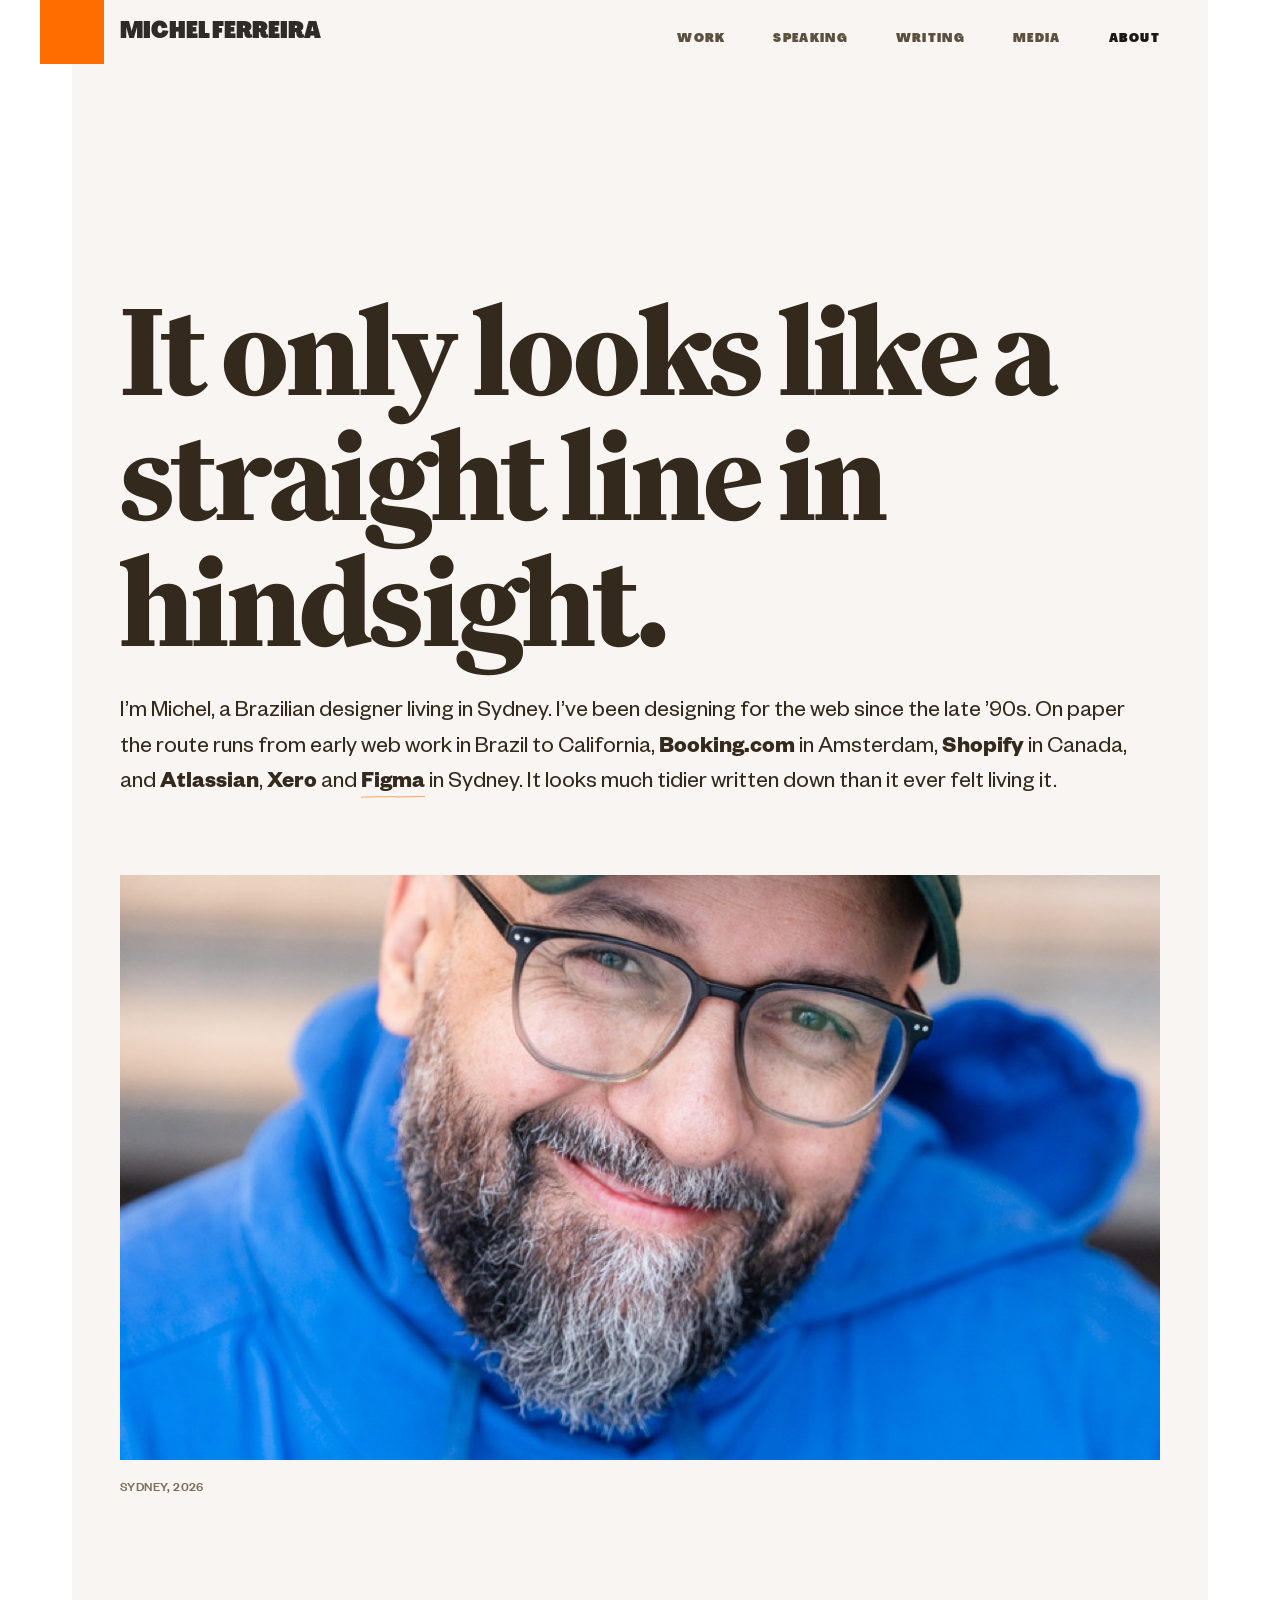
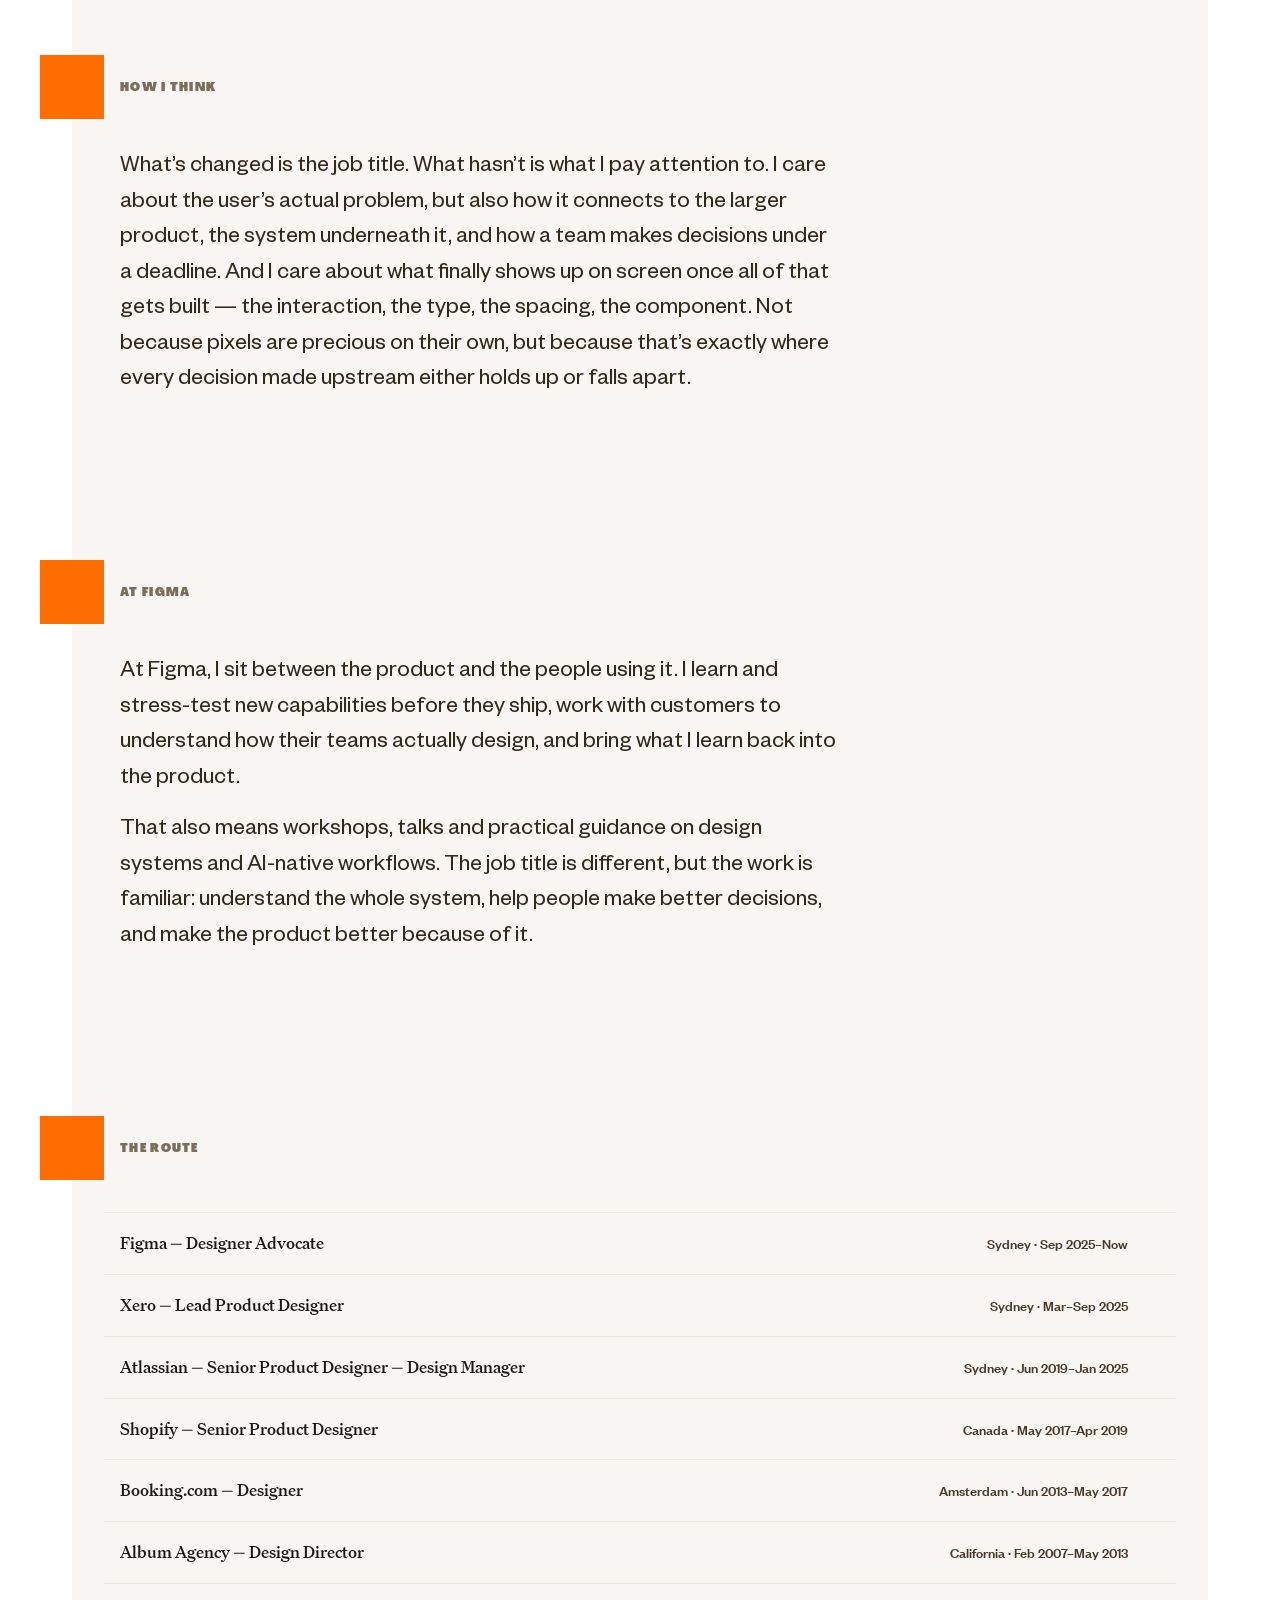
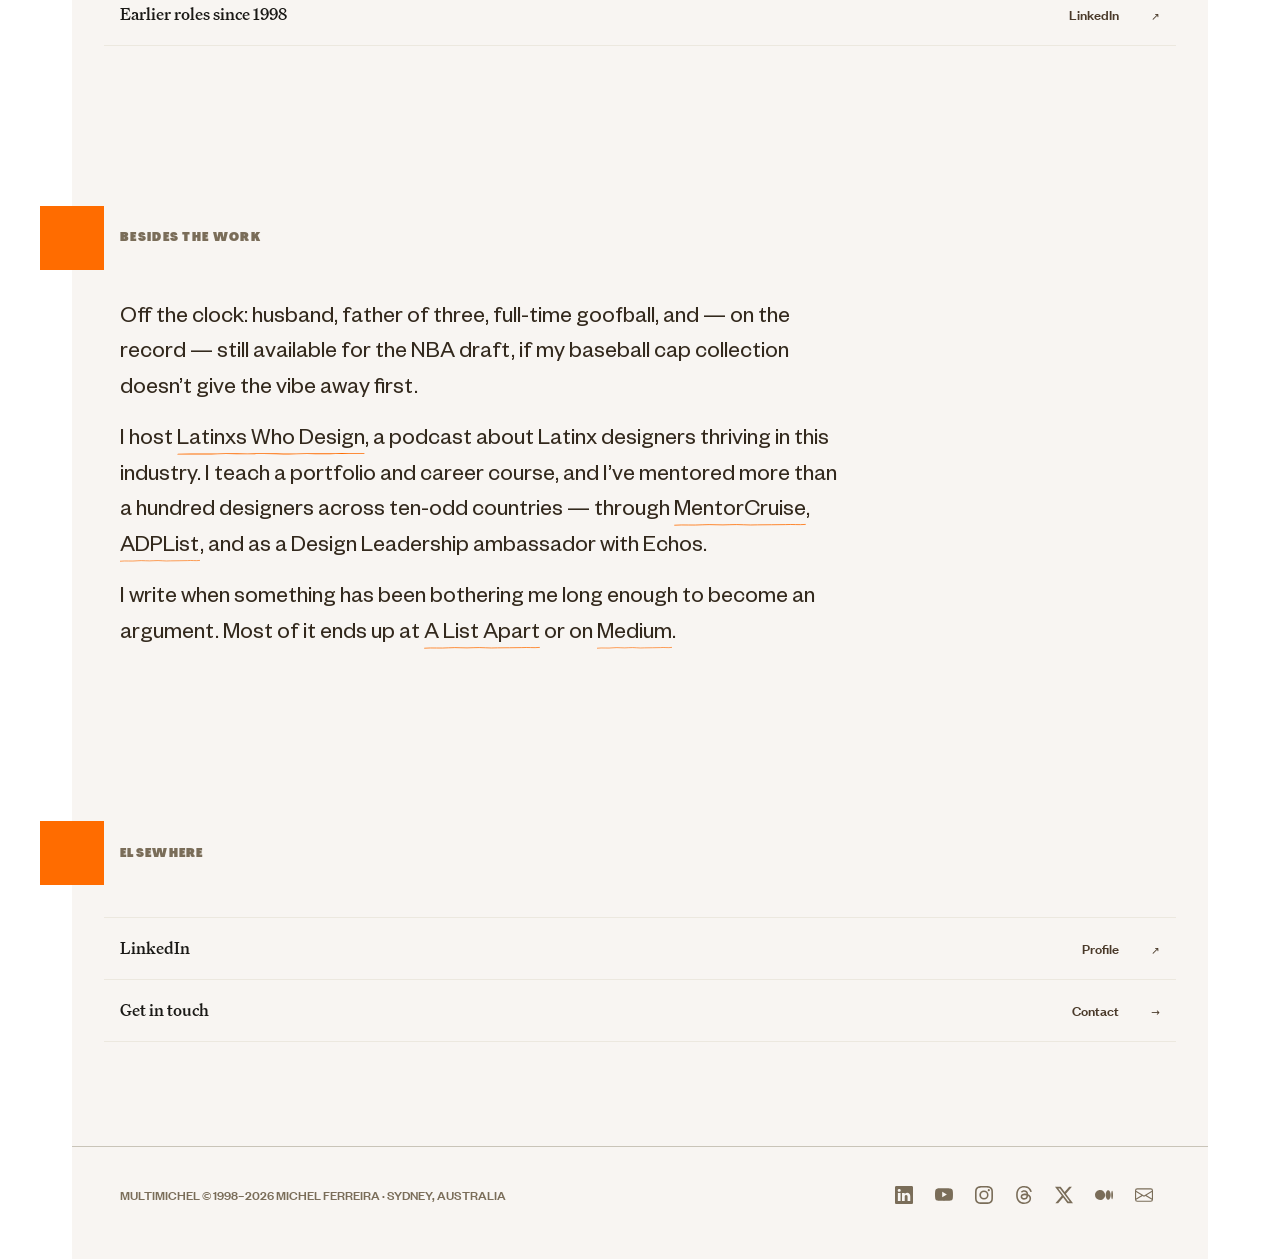
==== commit 8ba731c6: "Pen underline draws itself in on scroll The hand-drawn stroke now arrives by being drawn left-to-rig" ====
--- a/about.html
+++ b/about.html
@@ -7,8 +7,8 @@
 <meta name="description" content="Michel Ferreira — Designer Advocate at Figma. Brazil, Amsterdam, Canada, Sydney. Building things on the web since 1998.">
 <meta property="og:title" content="About — Michel Ferreira">
 <meta property="og:description" content="Designer Advocate at Figma. Brazil, Amsterdam, Canada, Sydney. Building things on the web since 1998.">
-<link rel="stylesheet" href="tokens.css?v=39">
-<link rel="stylesheet" href="multimichel.css?v=39">
+<link rel="stylesheet" href="tokens.css?v=49">
+<link rel="stylesheet" href="multimichel.css?v=49">
 <link rel="canonical" href="https://multimichel.com/about">
 <meta property="og:image" content="https://multimichel.com/img/og-default.jpg">
 <meta property="og:image:width" content="1200">
@@ -102,15 +102,19 @@
 
 <footer class="site">
   <p class="fineprint">MULTIMICHEL © 1998–2026 MICHEL FERREIRA · SYDNEY, AUSTRALIA</p>
-  <p class="social">
-    <a class="fineprint" href="https://www.linkedin.com/in/michelpferreira/" target="_blank" rel="noopener noreferrer">LinkedIn ↗</a>
-    <a class="fineprint" href="https://multimichel.medium.com/" target="_blank" rel="noopener noreferrer">Medium ↗</a>
-    <a class="fineprint" href="contact.html">Contact</a>
-  </p>
+  <nav class="social" aria-label="Elsewhere">
+    <a class="social-icon" href="https://www.linkedin.com/in/michelpferreira/" target="_blank" rel="noopener noreferrer" aria-label="LinkedIn" title="LinkedIn"><svg viewBox="0 0 16 16" width="18" height="18" fill="currentColor" aria-hidden="true" focusable="false"><path d="M0 1.146C0 .513.526 0 1.175 0h13.65C15.474 0 16 .513 16 1.146v13.708c0 .633-.526 1.146-1.175 1.146H1.175C.526 16 0 15.487 0 14.854zm4.943 12.248V6.169H2.542v7.225zm-1.2-8.212c.837 0 1.358-.554 1.358-1.248-.015-.709-.52-1.248-1.342-1.248S2.4 3.226 2.4 3.934c0 .694.521 1.248 1.327 1.248zm4.908 8.212V9.359c0-.216.016-.432.08-.586.173-.431.568-.878 1.232-.878.869 0 1.216.662 1.216 1.634v3.865h2.401V9.25c0-2.22-1.184-3.252-2.764-3.252-1.274 0-1.845.7-2.165 1.193v.025h-.016l.016-.025V6.169h-2.4c.03.678 0 7.225 0 7.225z"/></svg></a>
+    <a class="social-icon" href="https://www.youtube.com/@multimichel" target="_blank" rel="noopener noreferrer" aria-label="YouTube" title="YouTube"><svg viewBox="0 0 16 16" width="18" height="18" fill="currentColor" aria-hidden="true" focusable="false"><path d="M8.051 1.999h.089c.822.003 4.987.033 6.11.335a2.01 2.01 0 0 1 1.415 1.42c.101.38.172.883.22 1.402l.01.104.022.26.008.104c.065.914.073 1.77.074 1.957v.075c-.001.194-.01 1.108-.082 2.06l-.008.105-.009.104c-.05.572-.124 1.14-.235 1.558a2.01 2.01 0 0 1-1.415 1.42c-1.16.312-5.569.334-6.18.335h-.142c-.309 0-1.587-.006-2.927-.052l-.17-.006-.087-.004-.171-.007-.171-.007c-1.11-.049-2.167-.128-2.654-.26a2.01 2.01 0 0 1-1.415-1.419c-.111-.417-.185-.986-.235-1.558L.09 9.82l-.008-.104A31 31 0 0 1 0 7.68v-.123c.002-.215.01-.958.064-1.778l.007-.103.003-.052.008-.104.022-.26.01-.104c.048-.519.119-1.023.22-1.402a2.01 2.01 0 0 1 1.415-1.42c.487-.13 1.544-.21 2.654-.26l.17-.007.172-.006.086-.003.171-.007A100 100 0 0 1 7.858 2zM6.4 5.209v4.818l4.157-2.408z"/></svg></a>
+    <a class="social-icon" href="https://instagram.com/multimichel" target="_blank" rel="noopener noreferrer" aria-label="Instagram" title="Instagram"><svg viewBox="0 0 16 16" width="18" height="18" fill="currentColor" aria-hidden="true" focusable="false"><path d="M8 0C5.829 0 5.556.01 4.703.048 3.85.088 3.269.222 2.76.42a3.9 3.9 0 0 0-1.417.923A3.9 3.9 0 0 0 .42 2.76C.222 3.268.087 3.85.048 4.7.01 5.555 0 5.827 0 8.001c0 2.172.01 2.444.048 3.297.04.852.174 1.433.372 1.942.205.526.478.972.923 1.417.444.445.89.719 1.416.923.51.198 1.09.333 1.942.372C5.555 15.99 5.827 16 8 16s2.444-.01 3.298-.048c.851-.04 1.434-.174 1.943-.372a3.9 3.9 0 0 0 1.416-.923c.445-.445.718-.891.923-1.417.197-.509.332-1.09.372-1.942C15.99 10.445 16 10.173 16 8s-.01-2.445-.048-3.299c-.04-.851-.175-1.433-.372-1.941a3.9 3.9 0 0 0-.923-1.417A3.9 3.9 0 0 0 13.24.42c-.51-.198-1.092-.333-1.943-.372C10.443.01 10.172 0 7.998 0zm-.717 1.442h.718c2.136 0 2.389.007 3.232.046.78.035 1.204.166 1.486.275.373.145.64.319.92.599s.453.546.598.92c.11.281.24.705.275 1.485.039.843.047 1.096.047 3.231s-.008 2.389-.047 3.232c-.035.78-.166 1.203-.275 1.485a2.5 2.5 0 0 1-.599.919c-.28.28-.546.453-.92.598-.28.11-.704.24-1.485.276-.843.038-1.096.047-3.232.047s-2.39-.009-3.233-.047c-.78-.036-1.203-.166-1.485-.276a2.5 2.5 0 0 1-.92-.598 2.5 2.5 0 0 1-.6-.92c-.109-.281-.24-.705-.275-1.485-.038-.843-.046-1.096-.046-3.233s.008-2.388.046-3.231c.036-.78.166-1.204.276-1.486.145-.373.319-.64.599-.92s.546-.453.92-.598c.282-.11.705-.24 1.485-.276.738-.034 1.024-.044 2.515-.045zm4.988 1.328a.96.96 0 1 0 0 1.92.96.96 0 0 0 0-1.92m-4.27 1.122a4.109 4.109 0 1 0 0 8.217 4.109 4.109 0 0 0 0-8.217m0 1.441a2.667 2.667 0 1 1 0 5.334 2.667 2.667 0 0 1 0-5.334"/></svg></a>
+    <a class="social-icon" href="https://www.threads.com/@multimichel" target="_blank" rel="noopener noreferrer" aria-label="Threads" title="Threads"><svg viewBox="0 0 16 16" width="18" height="18" fill="currentColor" aria-hidden="true" focusable="false"><path d="M6.321 6.016c-.27-.18-1.166-.802-1.166-.802.756-1.081 1.753-1.502 3.132-1.502.975 0 1.803.327 2.394.948s.928 1.509 1.005 2.644q.492.207.905.484c1.109.745 1.719 1.86 1.719 3.137 0 2.716-2.226 5.075-6.256 5.075C4.594 16 1 13.987 1 7.994 1 2.034 4.482 0 8.044 0 9.69 0 13.55.243 15 5.036l-1.36.353C12.516 1.974 10.163 1.43 8.006 1.43c-3.565 0-5.582 2.171-5.582 6.79 0 4.143 2.254 6.343 5.63 6.343 2.777 0 4.847-1.443 4.847-3.556 0-1.438-1.208-2.127-1.27-2.127-.236 1.234-.868 3.31-3.644 3.31-1.618 0-3.013-1.118-3.013-2.582 0-2.09 1.984-2.847 3.55-2.847.586 0 1.294.04 1.663.114 0-.637-.54-1.728-1.9-1.728-1.25 0-1.566.405-1.967.868ZM8.716 8.19c-2.04 0-2.304.87-2.304 1.416 0 .878 1.043 1.168 1.6 1.168 1.02 0 2.067-.282 2.232-2.423a6.2 6.2 0 0 0-1.528-.161"/></svg></a>
+    <a class="social-icon" href="https://x.com/multimichel" target="_blank" rel="noopener noreferrer" aria-label="X" title="X"><svg viewBox="0 0 16 16" width="18" height="18" fill="currentColor" aria-hidden="true" focusable="false"><path d="M12.6.75h2.454l-5.36 6.142L16 15.25h-4.937l-3.867-5.07-4.425 5.07H.316l5.733-6.57L0 .75h5.063l3.495 4.633L12.601.75Zm-.86 13.028h1.36L4.323 2.145H2.865z"/></svg></a>
+    <a class="social-icon" href="https://multimichel.medium.com/" target="_blank" rel="noopener noreferrer" aria-label="Medium" title="Medium"><svg viewBox="0 0 16 16" width="18" height="18" fill="currentColor" aria-hidden="true" focusable="false"><path d="M9.025 8c0 2.485-2.02 4.5-4.513 4.5A4.506 4.506 0 0 1 0 8c0-2.486 2.02-4.5 4.512-4.5A4.506 4.506 0 0 1 9.025 8m4.95 0c0 2.34-1.01 4.236-2.256 4.236S9.463 10.339 9.463 8c0-2.34 1.01-4.236 2.256-4.236S13.975 5.661 13.975 8M16 8c0 2.096-.355 3.795-.794 3.795-.438 0-.793-1.7-.793-3.795 0-2.096.355-3.795.794-3.795.438 0 .793 1.699.793 3.795"/></svg></a>
+    <a class="social-icon" href="contact.html" aria-label="Email Michel" title="Email Michel"><svg viewBox="0 0 16 16" width="18" height="18" fill="currentColor" aria-hidden="true" focusable="false"><path d="M0 4a2 2 0 0 1 2-2h12a2 2 0 0 1 2 2v8a2 2 0 0 1-2 2H2a2 2 0 0 1-2-2zm2-1a1 1 0 0 0-1 1v.217l7 4.2 7-4.2V4a1 1 0 0 0-1-1zm13 2.383-4.708 2.825L15 11.105zm-.034 6.876-5.64-3.471L8 9.583l-1.326-.795-5.64 3.47A1 1 0 0 0 2 13h12a1 1 0 0 0 .966-.741M1 11.105l4.708-2.897L1 5.383z"/></svg></a>
+  </nav>
 </footer>
 
-<script src="content.js?v=39"></script>
-<script src="nav.js?v=39" defer></script>
+<script src="content.js?v=48"></script>
+<script src="nav.js?v=48" defer></script>
 <script>
 (function(){
   function esc(s){return (s||"").replace(/&/g,"&amp;").replace(/</g,"&lt;")}
@@ -142,5 +146,6 @@
   document.getElementById("route-list").innerHTML = list;
 })();
 </script>
+<script src="pen.js?v=51" defer></script>
 </body>
 </html>
--- a/tokens.css
+++ b/tokens.css
@@ -64,11 +64,11 @@
   --type-label-size: 13px;
   --type-label-leading: 1.5;
   --type-label-tracking: 1.3px;
-  /* Optical compensation for Agrandir: capHeight 720 of ascent 750 means the
-     caps sit 0.11em high inside their line box. Doubled, because vertical
-     centring halves it. Scales with font-size, so one value serves the 13px
-     section label and the 24px masthead alike. */
-  --cap-optical-shift: 0.22em;
+  /* Pen underline: rem, never em. As an em the same declaration produced a
+     4.4px stroke on a 13px label and 8.2px on 24px prose — one treatment,
+     three thicknesses. */
+  --pen-thickness: 0.34rem;
+  --pen-thickness-hover: 0.42rem;
 
   /* Hero — serif Heavy/Black */
   --type-hero-size: 148px;
@@ -238,3 +238,12 @@
   --measure-form: 560px;   /* form column — narrower than prose on purpose */
   --type-field-size: 20px; /* input text: large enough to feel authored, not admin */
 }
+
+/* ---------- PEN DRAW-ON ----------
+   The underline arrives by being drawn rather than appearing. Timing is
+   hand-paced, not mechanical: a touch of overshoot at the start and a slower
+   settle, the way a stroke actually lands. */
+:root{
+  --pen-draw-duration: 480ms;
+  --pen-draw-ease: cubic-bezier(.22,.9,.3,1);
+}
--- a/multimichel.css
+++ b/multimichel.css
@@ -42,7 +42,7 @@
    without nesting interactive elements. */
 header.site{display:flex;align-items:flex-end;justify-content:space-between;padding-bottom:var(--space-32)}
 .brand{display:flex;align-items:center}
-.brand-link{padding-top:var(--cap-optical-shift);font-family:var(--font-label);font-weight:900;font-size:var(--type-masthead-size);line-height:var(--type-masthead-leading);letter-spacing:var(--type-masthead-tracking);color:var(--masthead);text-transform:uppercase}
+.brand-link{text-box:trim-both cap alphabetic;font-family:var(--font-label);font-weight:900;font-size:var(--type-masthead-size);line-height:var(--type-masthead-leading);letter-spacing:var(--type-masthead-tracking);color:var(--masthead);text-transform:uppercase}
 /* The header square rides the SAME marker rail as every .sechead .tab:
    both resolve to --block-inset from the page edge, so the square hangs
    out of the content column exactly as the section markers do. Margin is
@@ -195,8 +195,30 @@
    centring alone leaves the label reading high against the square. The padding
    is exactly twice that, because centring halves whatever is added. Metric
    compensation applied once in the shared component, not a per-section nudge. */
-.sechead h2{padding-top:var(--cap-optical-shift);font-family:var(--font-label);font-weight:900;font-size:var(--type-label-size);line-height:var(--type-label-leading);letter-spacing:var(--type-label-tracking);color:var(--muted);text-transform:uppercase}
-.sechead .more{margin-left:auto;font-family:var(--font-label);font-weight:900;font-size:var(--type-label-size);letter-spacing:1.1px;color:var(--dim);text-transform:uppercase}
+/* Label and action share ONE type definition — same face, size, leading,
+   tracking and colour — so the pair sits on a single optical line. Only the
+   action's placement differs.
+
+   text-box trims the line box down to cap-height/baseline, so the box the
+   browser centres IS the visible word. That removes the need for any
+   cap-height offset: align-items:center now centres what you actually see.
+   Browsers without text-box fall back to the untrimmed box, which is the
+   behaviour this had before — never worse. */
+.sechead h2,.sechead .more{
+  font-family:var(--font-label);
+  font-weight:900;
+  font-size:var(--type-label-size);
+  line-height:1;
+  text-box:trim-both cap alphabetic;
+  /* Symmetric: the underline needs room below the baseline (text-box trims the
+     box bottom TO the baseline), and equal padding top and bottom keeps the
+     caps dead-centre against the marker. */
+  padding:0.5rem 0;
+  letter-spacing:var(--type-label-tracking);
+  color:var(--muted);
+  text-transform:uppercase;
+}
+.sechead .more{margin-left:auto}
 
 
 /* ---------- editorial rows — ONE grammar, everywhere ----------
@@ -231,7 +253,8 @@
    ground so #FF6C00 has a dark backdrop to sit on. Orange on paper is 2.6:1;
    orange on slate clears AA comfortably, so the brand colour is untouched and
    the contrast is solved by what sits behind it. */
-a.row:hover,a.row:focus-visible{background:var(--slate);outline:none}
+a.row:hover,a.row:focus-visible{background:var(--slate)}
+a.row:hover{outline:none}
 a.row:focus-visible{outline:2px solid var(--orange);outline-offset:-2px}
 .rowlist .row:first-child{border-top:1px solid var(--rule-light)}
 
@@ -319,7 +342,7 @@
   background-image:url("img/pen-underline.svg");
   background-repeat:no-repeat;
   background-position:0 100%;
-  background-size:100% .34em;
+  background-size:100% var(--pen-thickness);
   padding-bottom:.14em;
   transition:background-size .15s ease;
 }
@@ -330,7 +353,7 @@
 .lede a:hover,.lede a:focus-visible,
 .prose a:hover,.prose a:focus-visible,
 .aside-note-link:hover,.aside-note-link:focus-visible,
-.quote-source a:hover,.quote-source a:focus-visible{background-size:100% .42em}
+.quote-source a:hover,.quote-source a:focus-visible{background-size:100% var(--pen-thickness-hover)}
 .penline:focus-visible,
 .lede a:focus-visible,
 .prose a:focus-visible,
@@ -343,20 +366,23 @@
    the orange arrives as the pen stroke underneath — the accent moves from the
    glyphs to the rule. Links that already show the stroke simply thicken it
    (see .penline); these three reveal it from zero. */
-nav.main a,.sechead .more,footer.site .social a{
+nav.main a,.sechead .more{
   background-image:url("img/pen-underline.svg");
   background-repeat:no-repeat;
   background-position:0 100%;
   background-size:100% 0;
-  padding-bottom:.14em;
   transition:background-size .15s ease;
 }
+/* Clearance is per-context and must NOT be set here: .sechead .more already
+   gets symmetric padding from the label rule above, and re-declaring
+   padding-bottom in this later rule silently overrode it — which is what put
+   the stroke back through the word. nav links are untrimmed, so they get their
+   own. */
+nav.main a{padding-bottom:.5rem}
 nav.main a:hover,nav.main a:focus-visible,
-.sechead .more:hover,.sechead .more:focus-visible,
-footer.site .social a:hover,footer.site .social a:focus-visible{background-size:100% .34em}
-nav.main a:focus-visible,.sechead .more:focus-visible,footer.site .social a:focus-visible{
-  outline:2px solid var(--ink);outline-offset:3px;
-}
+.sechead .more:hover,.sechead .more:focus-visible{background-size:100% var(--pen-thickness)}
+/* Outline is :focus-visible ONLY — never on hover, never at rest. */
+nav.main a:focus-visible,.sechead .more:focus-visible{outline:2px solid var(--ink);outline-offset:3px}
 
 .aside-note{margin-top:var(--space-32);font-family:var(--font-grotesk);font-size:var(--type-aside-size);color:var(--dim)}
 
@@ -390,7 +416,7 @@
   border-radius:0;-webkit-appearance:none;appearance:none;
 }
 .field textarea{resize:vertical;line-height:1.5}
-.field select{cursor:pointer;background-image:none}
+.field select{cursor:pointer}
 .field input:focus,.field textarea:focus,.field select:focus{outline:0;border-bottom-color:var(--orange)}
 .field input[aria-invalid="true"],.field textarea[aria-invalid="true"]{border-bottom-color:var(--orange)}
 .err{margin-top:var(--space-8);font-family:var(--font-grotesk);font-size:var(--type-row-meta-size);color:var(--orange)}
@@ -435,7 +461,10 @@
 
 /* ---------- work — two compact visual case studies, side by side.
    680×425 reference ratio (8:5), work-gap is a Figma value (24px). ---------- */
+/* Two across wherever two fit — same content-width logic as .media-grid.
+   Below 560px a single case-study cover would otherwise run full-bleed huge. */
 .work-grid{display:grid;grid-template-columns:1fr 1fr;gap:var(--work-gap);margin-top:0}
+@media(max-width:560px){.work-grid{grid-template-columns:1fr;gap:var(--space-48)}}
 .work-card{display:block}
 .work-card .zoomframe{aspect-ratio:680/425}
 .work-card .zoomframe img{width:100%;height:100%;object-fit:cover}
@@ -457,7 +486,11 @@
 .work-card:hover .work-card-title .brush{opacity:1}
 
 /* ---------- media — visual, real imagery, no embeds (outside Figma-node scope) ---------- */
+/* Three across wherever three fit. Below ~560px the content column can no
+   longer give each card a usable thumbnail, so it drops to one. Keyed to the
+   width the cards actually need, not to a device class. */
 .media-grid{display:grid;grid-template-columns:repeat(3,1fr);gap:var(--space-32)}
+@media(max-width:560px){.media-grid{grid-template-columns:1fr}}
 .media-card{display:block}
 .media-card .zoomframe{aspect-ratio:1/1}
 .media-card .zoomframe img{width:100%;height:100%;object-fit:cover}
@@ -474,9 +507,26 @@
 .media-card:hover .media-card-title{color:var(--orange)}
 
 /* ---------- footer (outside Figma-node scope) ---------- */
-footer.site{border-top:1px solid var(--rule-strong);margin-top:var(--space-96);padding:var(--space-32) var(--space-16) var(--space-48) calc(var(--content-start) - var(--rail-width));display:flex;flex-wrap:wrap;gap:var(--space-16);justify-content:space-between;align-items:center}
+/* ---------- footer social row ----------
+   Icon-only to keep the row compact. Bootstrap Icons (MIT) — one system, so
+   every mark shares the same 16px grid and solid weight; no brand colours, the
+   icons take the footer's own tan via currentColor. Each is a real link with
+   an aria-label, and the 44px tap target is padding, not visible size, so the
+   optical rhythm stays tight. */
+footer.site .social{display:flex;align-items:center;gap:var(--space-8);flex-wrap:wrap}
+.social-icon{
+  display:inline-flex;align-items:center;justify-content:center;
+  width:var(--space-32);height:var(--space-32);
+  color:var(--muted);
+  border-radius:2px;
+  transition:color .15s ease,background-color .15s ease;
+}
+.social-icon svg{display:block}
+.social-icon:hover,.social-icon:focus-visible{color:var(--orange);background:var(--rule-light)}
+.social-icon:focus-visible{outline:2px solid var(--ink);outline-offset:2px}
+
+footer.site{border-top:1px solid var(--rule-strong);margin-top:var(--space-96);padding:var(--space-32) var(--content-inset) var(--space-48) var(--content-inset);display:flex;flex-wrap:wrap;gap:var(--space-16);justify-content:space-between;align-items:center}
 .fineprint{font-family:var(--font-grotesk);font-weight:500;font-size:var(--type-label-size);color:var(--muted)}
-footer.site .social a{margin-left:var(--space-16)}
 
 
 @media(prefers-reduced-motion:reduce){
@@ -513,9 +563,6 @@
     --type-masthead-leading:24px;
     --intro-max-width:100%;
   }
-  /* Mobile keeps its original right inset: at this scale the 8px difference
-     reads as even, and this is the version already signed off. */
-  .wrap,header.site{padding-right:var(--space-16)}
   header.site{flex-direction:row;align-items:center;justify-content:flex-start;gap:var(--space-16);padding-bottom:var(--space-24-m);position:relative;z-index:50}
   .brand{position:relative;z-index:41}
 
@@ -589,7 +636,48 @@
      Size is unchanged — only the leading tightens. */
   .row .t{line-height:var(--type-row-title-leading-mobile)}
 
-  .work-grid{grid-template-columns:1fr;gap:var(--space-48)}
-  .media-grid{grid-template-columns:1fr;gap:var(--space-32)}
-  footer.site{padding-left:calc(var(--content-start) - var(--rail-width));padding-bottom:var(--space-48)}
-}
+  .media-grid{gap:var(--space-32)}
+}
+
+/* ---------- pen draw-on ----------
+   The at-rest underlines arrive by being drawn left-to-right, once, as they
+   enter the viewport. The stroke ends exactly where it already sat — only its
+   arrival changes — so the touch affordance built into .penline is untouched.
+
+   Progressive enhancement: this only engages when JS adds .js-pen to <html>.
+   Without JS the underline is simply present, as before. */
+.js-pen .penline,
+.js-pen .lede a,
+.js-pen .prose a,
+.js-pen .aside-note-link,
+.js-pen .quote-source a{
+  background-size:0 var(--pen-thickness);
+  transition:background-size var(--pen-draw-duration) var(--pen-draw-ease);
+}
+.js-pen .penline.is-drawn,
+.js-pen .lede a.is-drawn,
+.js-pen .prose a.is-drawn,
+.js-pen .aside-note-link.is-drawn,
+.js-pen .quote-source a.is-drawn{background-size:100% var(--pen-thickness)}
+
+/* Hover still thickens, and must beat the draw rule above on specificity. */
+.js-pen .penline.is-drawn:hover,.js-pen .penline.is-drawn:focus-visible,
+.js-pen .lede a.is-drawn:hover,.js-pen .lede a.is-drawn:focus-visible,
+.js-pen .prose a.is-drawn:hover,.js-pen .prose a.is-drawn:focus-visible,
+.js-pen .aside-note-link.is-drawn:hover,.js-pen .aside-note-link.is-drawn:focus-visible,
+.js-pen .quote-source a.is-drawn:hover,.js-pen .quote-source a.is-drawn:focus-visible{
+  background-size:100% var(--pen-thickness-hover);
+}
+
+/* Motion is the enhancement; the mark is not. Reduced motion keeps every
+   underline, it just stops drawing them. */
+@media(prefers-reduced-motion:reduce){
+  .js-pen .penline,
+  .js-pen .lede a,
+  .js-pen .prose a,
+  .js-pen .aside-note-link,
+  .js-pen .quote-source a{
+    background-size:100% var(--pen-thickness);
+    transition:none;
+  }
+}
